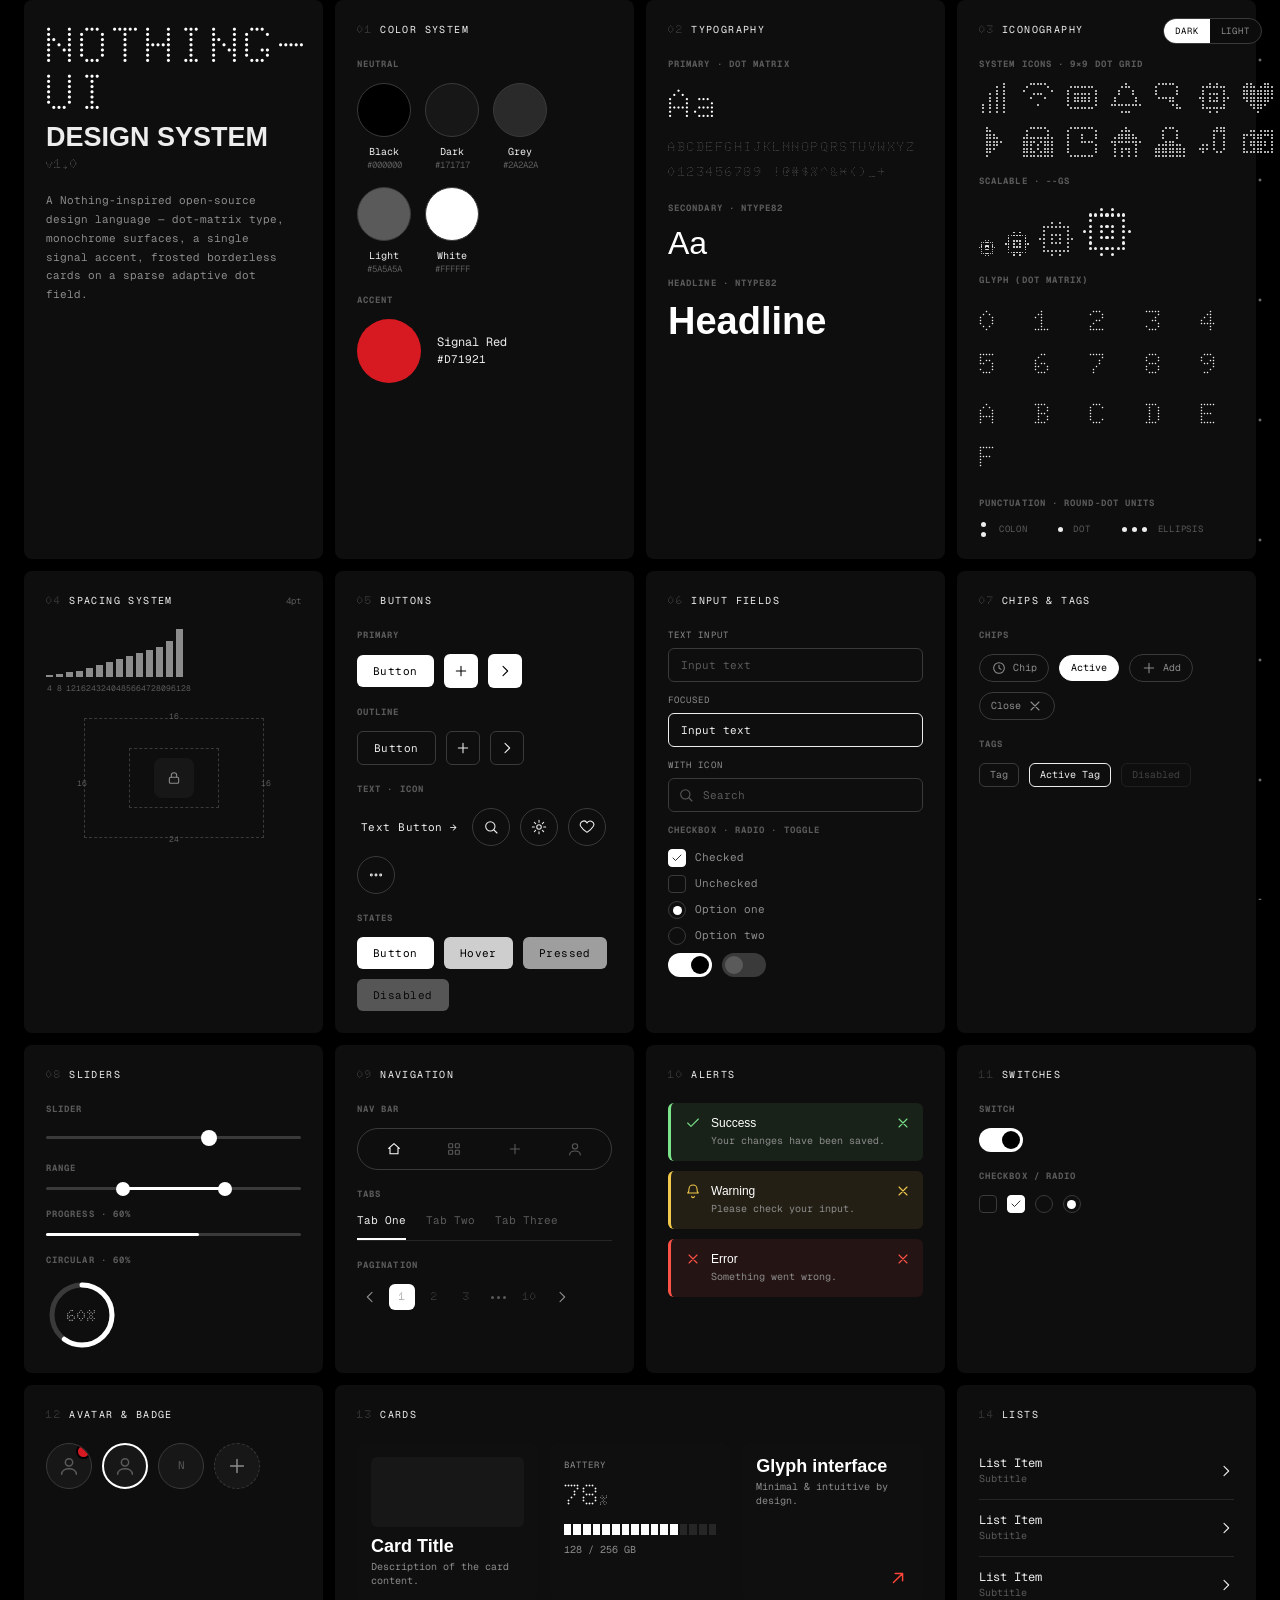
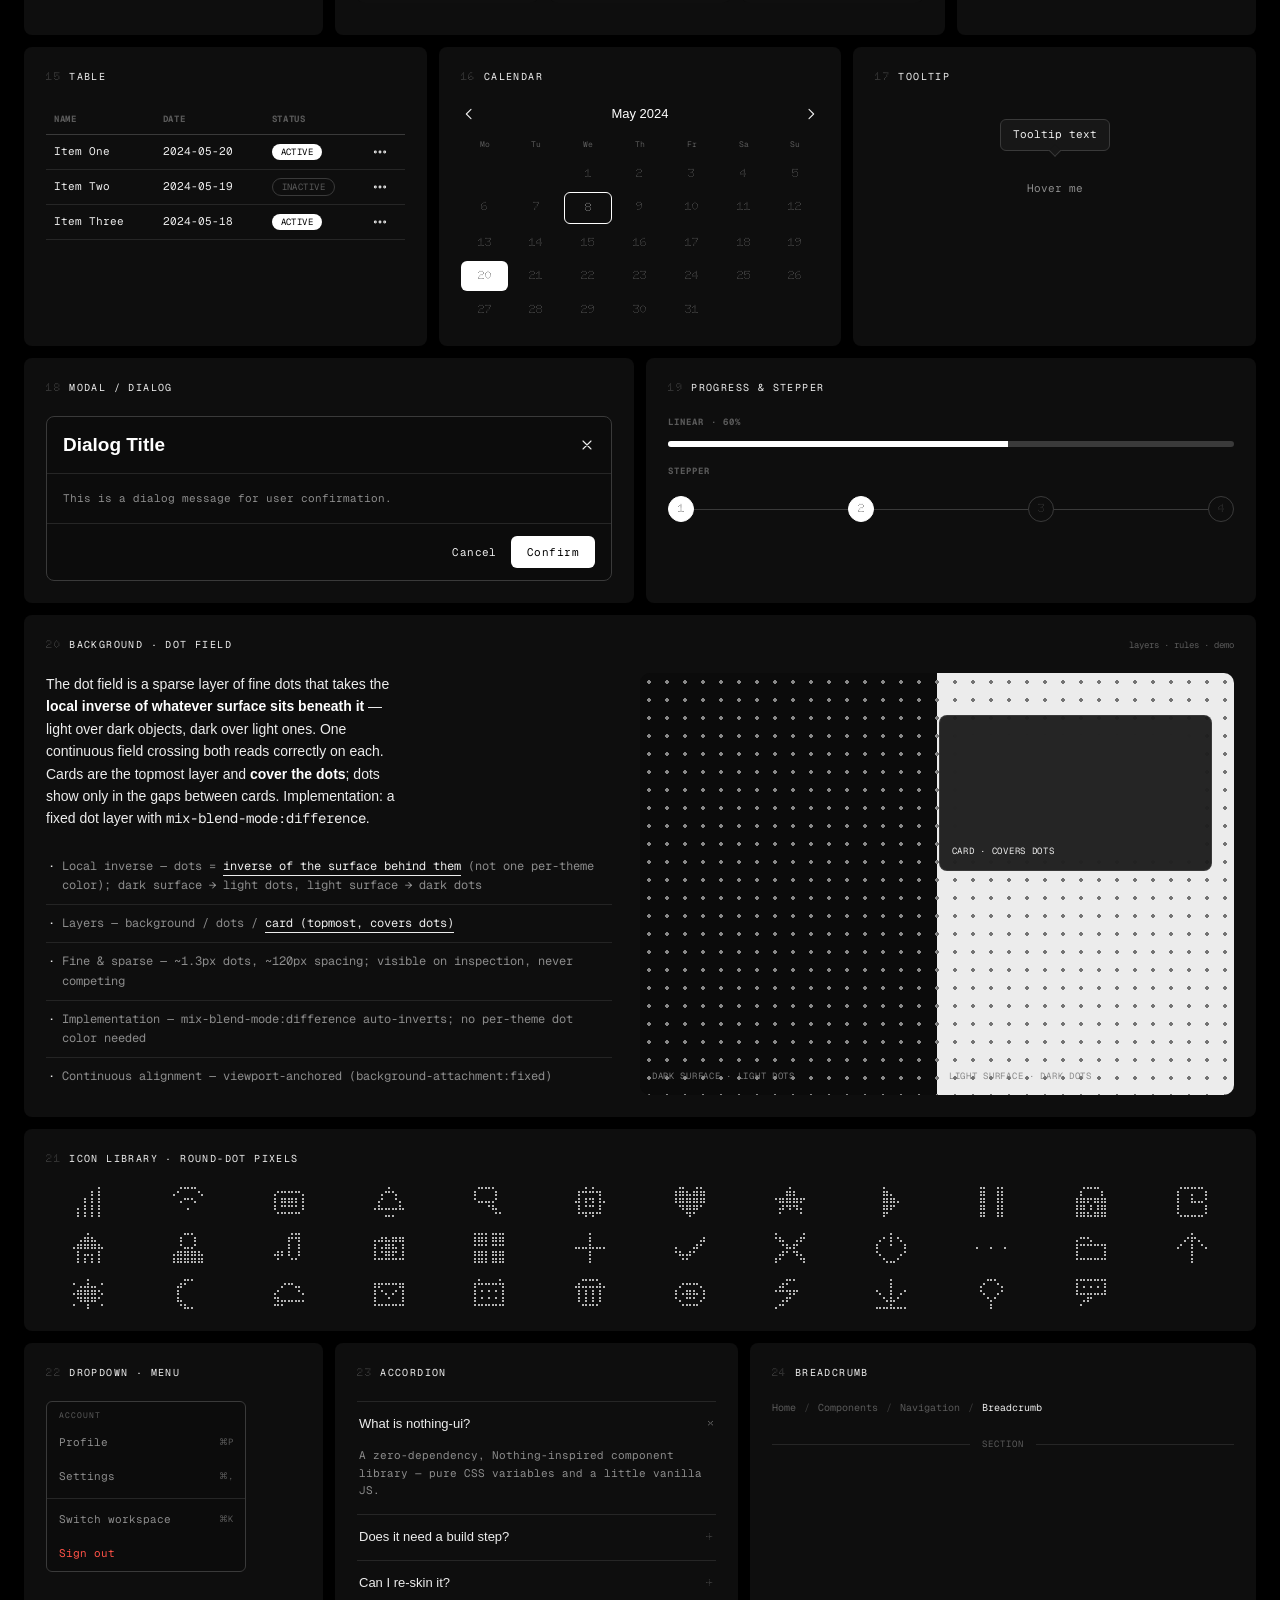
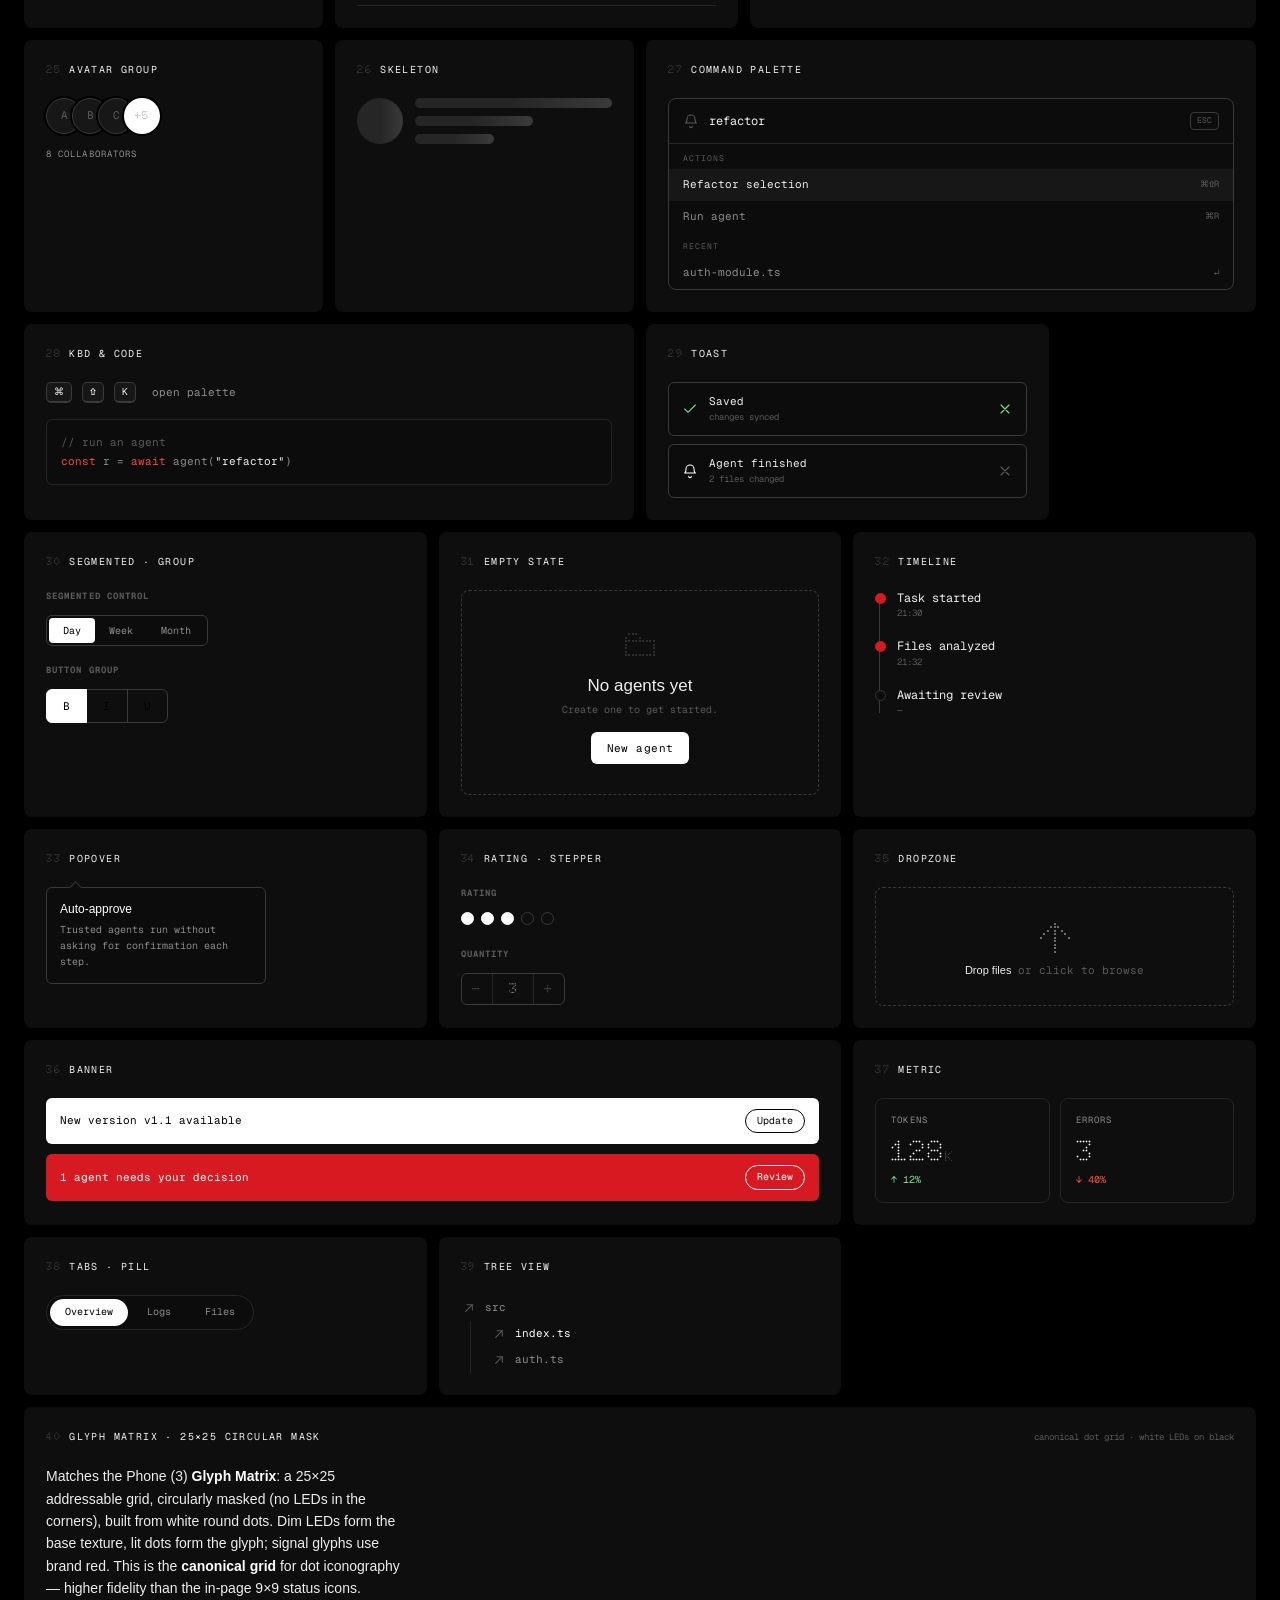
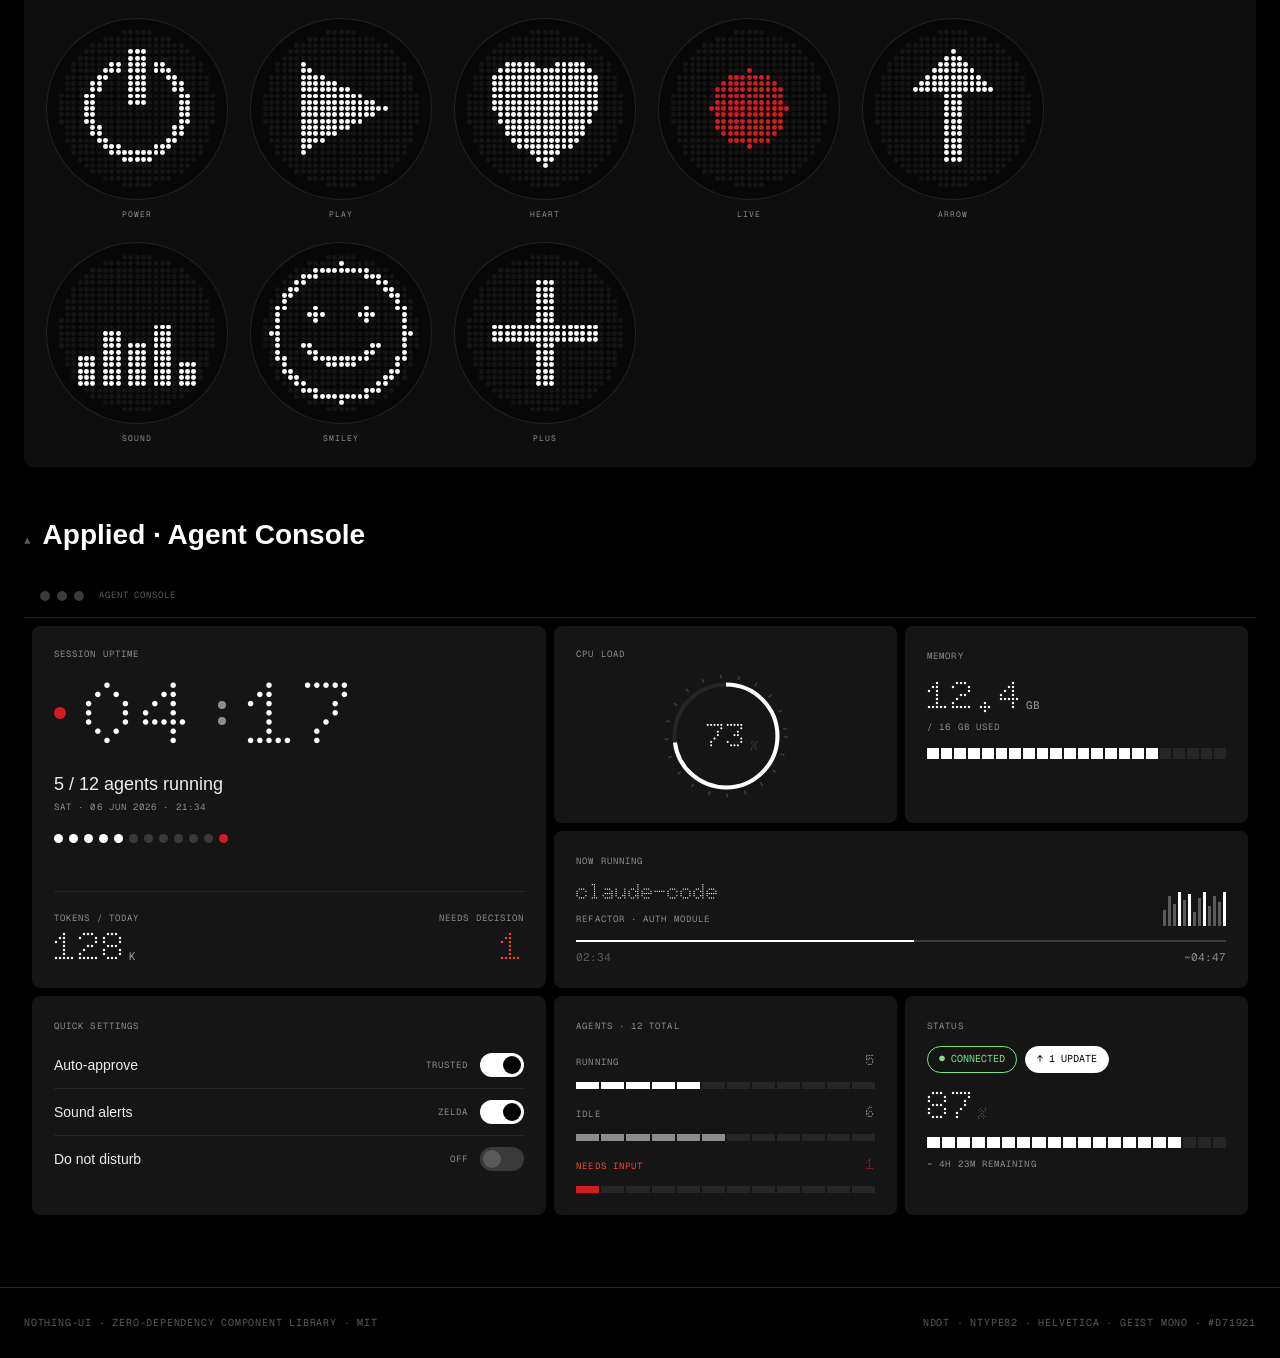
==== index.html @ 2c0e85aa "Launch nothing-ui design system" ====
<!DOCTYPE html>
<html lang="en" data-theme="dark">
<head>
<meta charset="UTF-8">
<meta name="viewport" content="width=device-width, initial-scale=1.0">
<title>nothing-ui — a Nothing-inspired component library</title>
<!-- open fallback fonts; authentic NDot/NType82 load from /fonts if you add them (see fonts/README) -->
<link rel="preconnect" href="https://fonts.googleapis.com">
<link rel="preconnect" href="https://fonts.gstatic.com" crossorigin>
<link href="https://fonts.googleapis.com/css2?family=Doto:ROND,wght@100,400;100,500;100,700;100,900&family=Geist+Mono:wght@400;500&display=swap" rel="stylesheet">
<link rel="stylesheet" href="css/nothing-ui.css">
</head>
<body>
<!-- icon symbols -->
<svg width="0" height="0" style="position:absolute" aria-hidden="true"><defs>
<symbol id="i-signal" viewBox="0 0 24 24"><path d="M3 18h2v3H3zM8 13h2v8H8zM13 9h2v12h-2zM18 5h2v16h-2z"/></symbol>
<symbol id="i-wifi" viewBox="0 0 24 24"><path d="M2 8.5a16 16 0 0 1 20 0M5 12a11 11 0 0 1 14 0M8 15.5a6 6 0 0 1 8 0"/><circle cx="12" cy="19" r="1"/></symbol>
<symbol id="i-bt" viewBox="0 0 24 24"><path d="M7 7l10 10-5 4V3l5 4L7 17"/></symbol>
<symbol id="i-battery" viewBox="0 0 24 24"><rect x="3" y="8" width="16" height="8" rx="2"/><path d="M21 11v2"/><path d="M6 11v2"/></symbol>
<symbol id="i-power" viewBox="0 0 24 24"><path d="M12 3v8M6.5 7a8 8 0 1 0 11 0"/></symbol>
<symbol id="i-bell" viewBox="0 0 24 24"><path d="M6 9a6 6 0 0 1 12 0c0 5 2 6 2 6H4s2-1 2-6M10 20a2 2 0 0 0 4 0"/></symbol>
<symbol id="i-search" viewBox="0 0 24 24"><circle cx="11" cy="11" r="7"/><path d="M21 21l-4.5-4.5"/></symbol>
<symbol id="i-gear" viewBox="0 0 24 24"><circle cx="12" cy="12" r="3.4"/><path d="M12 2v3M12 19v3M2 12h3M19 12h3M5 5l2 2M17 17l2 2M19 5l-2 2M7 17l-2 2"/></symbol>
<symbol id="i-heart" viewBox="0 0 24 24"><path d="M12 20s-7-4.5-9.5-9A4.5 4.5 0 0 1 12 6a4.5 4.5 0 0 1 9.5 5c-2.5 4.5-9.5 9-9.5 9z"/></symbol>
<symbol id="i-star" viewBox="0 0 24 24"><path d="M12 3l2.6 5.6 6 .7-4.4 4 1.2 6L12 16.8 6.6 19.3l1.2-6-4.4-4 6-.7z"/></symbol>
<symbol id="i-plus" viewBox="0 0 24 24"><path d="M12 5v14M5 12h14"/></symbol>
<symbol id="i-minus" viewBox="0 0 24 24"><path d="M5 12h14"/></symbol>
<symbol id="i-check" viewBox="0 0 24 24"><path d="M4 12l5 5L20 6"/></symbol>
<symbol id="i-x" viewBox="0 0 24 24"><path d="M6 6l12 12M18 6L6 18"/></symbol>
<symbol id="i-chev-r" viewBox="0 0 24 24"><path d="M9 5l7 7-7 7"/></symbol>
<symbol id="i-chev-d" viewBox="0 0 24 24"><path d="M5 9l7 7 7-7"/></symbol>
<symbol id="i-chev-l" viewBox="0 0 24 24"><path d="M15 5l-7 7 7 7"/></symbol>
<symbol id="i-aur" viewBox="0 0 24 24"><path d="M7 17L17 7M9 7h8v8"/></symbol>
<symbol id="i-home" viewBox="0 0 24 24"><path d="M4 11l8-7 8 7M6 10v9h12v-9"/></symbol>
<symbol id="i-grid" viewBox="0 0 24 24"><rect x="4" y="4" width="6" height="6" rx="1"/><rect x="14" y="4" width="6" height="6" rx="1"/><rect x="4" y="14" width="6" height="6" rx="1"/><rect x="14" y="14" width="6" height="6" rx="1"/></symbol>
<symbol id="i-user" viewBox="0 0 24 24"><circle cx="12" cy="8" r="4"/><path d="M4 21c0-4 4-6 8-6s8 2 8 6"/></symbol>
<symbol id="i-moon" viewBox="0 0 24 24"><path d="M20 14a8 8 0 1 1-10-10 7 7 0 0 0 10 10z"/></symbol>
<symbol id="i-sun" viewBox="0 0 24 24"><circle cx="12" cy="12" r="4"/><path d="M12 2v2M12 20v2M2 12h2M20 12h2M5 5l1.5 1.5M17.5 17.5L19 19M19 5l-1.5 1.5M6.5 17.5L5 19"/></symbol>
<symbol id="i-play" viewBox="0 0 24 24"><path d="M7 4l13 8-13 8z"/></symbol>
<symbol id="i-pause" viewBox="0 0 24 24"><path d="M8 5v14M16 5v14"/></symbol>
<symbol id="i-lock" viewBox="0 0 24 24"><rect x="5" y="11" width="14" height="9" rx="2"/><path d="M8 11V8a4 4 0 0 1 8 0v3"/></symbol>
<symbol id="i-clock" viewBox="0 0 24 24"><circle cx="12" cy="12" r="8"/><path d="M12 8v4l3 2"/></symbol>
<symbol id="i-music" viewBox="0 0 24 24"><path d="M9 18V6l10-2v12"/><circle cx="6.5" cy="18" r="2.5"/><circle cx="16.5" cy="16" r="2.5"/></symbol>
<symbol id="i-more" viewBox="0 0 24 24"><circle cx="5" cy="12" r="1.4"/><circle cx="12" cy="12" r="1.4"/><circle cx="19" cy="12" r="1.4"/></symbol>
<symbol id="i-dl" viewBox="0 0 24 24"><path d="M12 4v11M7 11l5 5 5-5M5 20h14"/></symbol>
<symbol id="i-ul" viewBox="0 0 24 24"><path d="M12 20V9M7 13l5-5 5 5M5 4h14"/></symbol>
<symbol id="i-trash" viewBox="0 0 24 24"><path d="M4 7h16M9 7V5a2 2 0 0 1 2-2h2a2 2 0 0 1 2 2v2M6 7l1 13h10l1-13"/></symbol>
<symbol id="i-edit" viewBox="0 0 24 24"><path d="M14 5l5 5L8 21H3v-5z"/></symbol>
<symbol id="i-share" viewBox="0 0 24 24"><circle cx="6" cy="12" r="2.5"/><circle cx="18" cy="6" r="2.5"/><circle cx="18" cy="18" r="2.5"/><path d="M8 11l8-4M8 13l8 4"/></symbol>
<symbol id="i-cam" viewBox="0 0 24 24"><path d="M4 8h3l1.5-2h7L17 8h3v11H4z"/><circle cx="12" cy="13" r="3.5"/></symbol>
<symbol id="i-eye" viewBox="0 0 24 24"><path d="M2 12s4-6 10-6 10 6 10 6-4 6-10 6-10-6-10-6z"/><circle cx="12" cy="12" r="2.5"/></symbol>
<symbol id="i-mail" viewBox="0 0 24 24"><rect x="3" y="5" width="18" height="14" rx="2"/><path d="M3 7l9 6 9-6"/></symbol>
<symbol id="i-pin" viewBox="0 0 24 24"><path d="M12 22s7-7 7-12a7 7 0 0 0-14 0c0 5 7 12 7 12z"/><circle cx="12" cy="10" r="2.5"/></symbol>
</defs></svg>

<div class="fab"><button id="t-dark" aria-pressed="true" onclick="setTheme('dark')">DARK</button><button id="t-light" aria-pressed="false" onclick="setTheme('light')">LIGHT</button></div>

<div class="outer">
<div class="poster">

  <!-- MASTHEAD -->
  <div class="mod s3 brand">
    <div class="wm">NOTHING-UI</div>
    <div class="ds">DESIGN SYSTEM</div>
    <div class="v">v1.0</div>
    <p>A Nothing-inspired open-source design language — dot-matrix type, monochrome surfaces, a single signal accent, frosted borderless cards on a sparse adaptive dot field.</p>
  </div>

  <!-- 01 COLOR -->
  <div class="mod s3">
    <div class="mhead"><span class="no">01</span><span class="t">Color System</span></div>
    <h4 class="sub">Neutral</h4>
    <div class="swatches">
      <div class="sw"><div class="c" style="background:#000"></div><div class="n">Black</div><div class="h">#000000</div></div>
      <div class="sw"><div class="c" style="background:#171717"></div><div class="n">Dark</div><div class="h">#171717</div></div>
      <div class="sw"><div class="c" style="background:#2A2A2A"></div><div class="n">Grey</div><div class="h">#2A2A2A</div></div>
      <div class="sw"><div class="c" style="background:#5A5A5A"></div><div class="n">Light</div><div class="h">#5A5A5A</div></div>
      <div class="sw"><div class="c" style="background:#FFF"></div><div class="n">White</div><div class="h">#FFFFFF</div></div>
    </div>
    <h4 class="sub">Accent</h4>
    <div class="accent-sw"><div class="c" style="background:#D71921"></div><div><div class="n" style="font-size:12px">Signal Red</div><div class="h">#D71921</div></div></div>
  </div>

  <!-- 02 TYPOGRAPHY -->
  <div class="mod s3">
    <div class="mhead"><span class="no">02</span><span class="t">Typography</span></div>
    <h4 class="sub">Primary · Dot Matrix</h4>
    <div class="specimen">Aa</div>
    <div class="glyphset">ABCDEFGHIJKLMNOPQRSTUVWXYZ 0123456789 !@#$%^&amp;*()_+</div>
    <h4 class="sub">Secondary · NType82</h4>
    <div style="font-family:var(--f-ui);font-size:32px;color:var(--display);line-height:1">Aa</div>
    <h4 class="sub">Headline · NType82</h4>
    <div style="font-family:var(--f-head);font-weight:600;font-size:38px;color:var(--display);line-height:1">Headline</div>
  </div>

  <!-- 03 ICONOGRAPHY -->
  <div class="mod s3">
    <div class="mhead"><span class="no">03</span><span class="t">Iconography</span></div>
    <h4 class="sub">System Icons · 9×9 Dot Grid</h4>
    <div class="icogrid" id="sysico"></div>
    <h4 class="sub">Scalable · --gs</h4>
    <div class="row" id="gicoscale" style="align-items:flex-end;color:var(--primary)"></div>
    <h4 class="sub">Glyph (Dot Matrix)</h4>
    <div class="dotglyphs">0 1 2 3 4 5 6 7 8 9</div>
    <div class="dotglyphs">A B C D E F</div>
    <h4 class="sub">Punctuation · Round-Dot Units</h4>
    <div class="punct-spec">
      <span class="ps"><span class="colon" style="--pxd:5px;color:var(--primary)"><i></i><i></i></span><span class="pl">COLON</span></span>
      <span class="ps"><span class="pdot" style="--pxd:5px;color:var(--primary)"><i></i></span><span class="pl">DOT</span></span>
      <span class="ps"><span class="ellip" style="--pxd:5px;color:var(--primary)"><i></i><i></i><i></i></span><span class="pl">ELLIPSIS</span></span>
    </div>
  </div>

  <!-- 04 SPACING -->
  <div class="mod s3">
    <div class="mhead"><span class="no">04</span><span class="t">Spacing System</span><span class="ex">4pt</span></div>
    <div class="spaceruler" id="ruler"></div>
    <div class="ruler-cap" id="rulercap"></div>
    <div class="nest"><span class="m" style="top:-8px;left:50%;transform:translateX(-50%)">16</span>
      <div class="inner"><div class="core"><svg class="ico sm"><use href="#i-lock"/></svg></div></div>
      <span class="m" style="bottom:-8px;left:50%;transform:translateX(-50%)">24</span>
      <span class="m" style="left:-8px;top:50%">16</span><span class="m" style="right:-8px;top:50%">16</span>
    </div>
  </div>

  <!-- 05 BUTTONS -->
  <div class="mod s3">
    <div class="mhead"><span class="no">05</span><span class="t">Buttons</span></div>
    <h4 class="sub">Primary</h4>
    <div class="row"><button class="btn btn-primary">Button</button><button class="btn btn-primary btn-sq"><svg class="ico sm"><use href="#i-plus"/></svg></button><button class="btn btn-primary btn-sq"><svg class="ico sm"><use href="#i-chev-r"/></svg></button></div>
    <h4 class="sub">Outline</h4>
    <div class="row"><button class="btn btn-outline">Button</button><button class="btn btn-outline btn-sq"><svg class="ico sm"><use href="#i-plus"/></svg></button><button class="btn btn-outline btn-sq"><svg class="ico sm"><use href="#i-chev-r"/></svg></button></div>
    <h4 class="sub">Text · Icon</h4>
    <div class="row"><button class="btn btn-text">Text Button →</button>
      <button class="btn-icon"><svg class="ico sm"><use href="#i-search"/></svg></button>
      <button class="btn-icon"><svg class="ico sm"><use href="#i-gear"/></svg></button>
      <button class="btn-icon"><svg class="ico sm"><use href="#i-heart"/></svg></button>
      <button class="btn-icon"><svg class="ico sm"><use href="#i-more"/></svg></button></div>
    <h4 class="sub">States</h4>
    <div class="row bstates"><button class="btn btn-primary">Button</button><button class="btn btn-primary hv">Hover</button><button class="btn btn-primary pr">Pressed</button><button class="btn btn-primary" disabled>Disabled</button></div>
  </div>

  <!-- 06 INPUTS -->
  <div class="mod s3">
    <div class="mhead"><span class="no">06</span><span class="t">Input Fields</span></div>
    <div class="field"><span class="label">Text Input</span><input class="inp" placeholder="Input text"></div>
    <div class="field"><span class="label">Focused</span><input class="inp focused" value="Input text"></div>
    <div class="field"><span class="label">With Icon</span><div class="withicon"><svg class="ico sm"><use href="#i-search"/></svg><input class="inp" placeholder="Search"></div></div>
    <h4 class="sub">Checkbox · Radio · Toggle</h4>
    <div class="cbx"><span class="box on"><svg class="ico sm" style="width:12px;height:12px"><use href="#i-check"/></svg></span> Checked</div>
    <div class="cbx"><span class="box"></span> Unchecked</div>
    <div class="cbx"><span class="rdo on"></span> Option one</div>
    <div class="cbx"><span class="rdo"></span> Option two</div>
    <div class="row" style="margin-top:6px"><div class="switch on" onclick="this.classList.toggle('on')"></div><div class="switch" onclick="this.classList.toggle('on')"></div></div>
  </div>

  <!-- 07 CHIPS & TAGS -->
  <div class="mod s3">
    <div class="mhead"><span class="no">07</span><span class="t">Chips &amp; Tags</span></div>
    <h4 class="sub">Chips</h4>
    <div class="row"><span class="chip"><svg class="ico sm"><use href="#i-clock"/></svg>Chip</span><span class="chip on">Active</span><span class="chip"><svg class="ico sm"><use href="#i-plus"/></svg>Add</span><span class="chip">Close <svg class="ico sm"><use href="#i-x"/></svg></span></div>
    <h4 class="sub">Tags</h4>
    <div class="row"><span class="tag">Tag</span><span class="tag on">Active Tag</span><span class="tag dis">Disabled</span></div>
  </div>

  <!-- 08 SLIDERS -->
  <div class="mod s3">
    <div class="mhead"><span class="no">08</span><span class="t">Sliders</span></div>
    <h4 class="sub">Slider</h4><input type="range" class="slider" value="65">
    <h4 class="sub">Range</h4><div class="track-fill"><i style="left:30%;width:40%"></i><b style="left:30%"></b><b style="left:70%"></b></div>
    <h4 class="sub">Progress · 60%</h4><div class="track-fill"><i style="width:60%"></i></div>
    <h4 class="sub">Circular · 60%</h4>
    <div class="circ"><svg width="72" height="72" viewBox="0 0 72 72"><circle cx="36" cy="36" r="30" fill="none" stroke="var(--line-2)" stroke-width="5"/><circle cx="36" cy="36" r="30" fill="none" stroke="var(--display)" stroke-width="5" stroke-dasharray="188" stroke-dashoffset="75" transform="rotate(-90 36 36)" stroke-linecap="round"/></svg><span class="n">60%</span></div>
  </div>

  <!-- 09 NAVIGATION -->
  <div class="mod s3">
    <div class="mhead"><span class="no">09</span><span class="t">Navigation</span></div>
    <h4 class="sub">Nav Bar</h4>
    <div class="navbar"><span class="i on"><svg class="ico sm"><use href="#i-home"/></svg></span><span class="i"><svg class="ico sm"><use href="#i-grid"/></svg></span><span class="i"><svg class="ico sm"><use href="#i-plus"/></svg></span><span class="i"><svg class="ico sm"><use href="#i-user"/></svg></span></div>
    <h4 class="sub">Tabs</h4>
    <div class="tabs"><span class="on">Tab One</span><span>Tab Two</span><span>Tab Three</span></div>
    <h4 class="sub">Pagination</h4>
    <div class="pager"><a><svg class="ico sm"><use href="#i-chev-l"/></svg></a><a class="on">1</a><a>2</a><a>3</a><a><span class="ellip" style="--pxd:3px;color:var(--muted)"><i></i><i></i><i></i></span></a><a>10</a><a><svg class="ico sm"><use href="#i-chev-r"/></svg></a></div>
  </div>

  <!-- 10 ALERTS -->
  <div class="mod s3">
    <div class="mhead"><span class="no">10</span><span class="t">Alerts</span></div>
    <div class="alert success"><svg class="ico sm"><use href="#i-check"/></svg><div><div class="ttl">Success</div><div class="ds">Your changes have been saved.</div></div><svg class="ico sm x"><use href="#i-x"/></svg></div>
    <div class="alert warning"><svg class="ico sm"><use href="#i-bell"/></svg><div><div class="ttl">Warning</div><div class="ds">Please check your input.</div></div><svg class="ico sm x"><use href="#i-x"/></svg></div>
    <div class="alert error"><svg class="ico sm"><use href="#i-x"/></svg><div><div class="ttl">Error</div><div class="ds">Something went wrong.</div></div><svg class="ico sm x"><use href="#i-x"/></svg></div>
  </div>

  <!-- 11 SWITCHES -->
  <div class="mod s3">
    <div class="mhead"><span class="no">11</span><span class="t">Switches</span></div>
    <h4 class="sub">Switch</h4>
    <div class="row"><div class="switch on" onclick="this.classList.toggle('on')"></div></div>
    <h4 class="sub">Checkbox / Radio</h4>
    <div class="row"><span class="box"></span><span class="box on"><svg class="ico sm" style="width:12px;height:12px"><use href="#i-check"/></svg></span><span class="rdo"></span><span class="rdo on"></span></div>
  </div>

  <!-- 12 AVATAR & BADGE -->
  <div class="mod s3">
    <div class="mhead"><span class="no">12</span><span class="t">Avatar &amp; Badge</span></div>
    <div class="row">
      <div class="ava bdot"><svg class="ico"><use href="#i-user"/></svg></div>
      <div class="ava ring"><svg class="ico"><use href="#i-user"/></svg></div>
      <div class="ava">N</div>
      <div class="ava add"><svg class="ico"><use href="#i-plus"/></svg></div>
    </div>
  </div>

  <!-- 13 CARDS -->
  <div class="mod s6">
    <div class="mhead"><span class="no">13</span><span class="t">Cards</span></div>
    <div style="display:grid;grid-template-columns:1fr 1fr 1fr;gap:12px;align-items:stretch">
      <div class="card" style="flex:1"><div class="thumb"></div><div class="ttl">Card Title</div><div class="ds">Description of the card content.</div></div>
      <div class="card" style="flex:1"><span class="label">Battery</span><div class="statbig">78<span style="font-size:14px">%</span></div><div class="segbar" id="card-seg" style="margin:8px 0"></div><div class="ds">128 / 256 GB</div></div>
      <div class="card" style="flex:1;display:flex;flex-direction:column;justify-content:space-between"><div><div class="ttl">Glyph interface</div><div class="ds">Minimal &amp; intuitive by design.</div></div><svg class="ico" style="color:var(--accent-text);align-self:flex-end"><use href="#i-aur"/></svg></div>
    </div>
  </div>

  <!-- 14 LISTS -->
  <div class="mod s3">
    <div class="mhead"><span class="no">14</span><span class="t">Lists</span></div>
    <div class="list">
      <div class="li"><div class="tx"><div class="h">List Item</div><div class="s">Subtitle</div></div><svg class="ico sm"><use href="#i-chev-r"/></svg></div>
      <div class="li"><div class="tx"><div class="h">List Item</div><div class="s">Subtitle</div></div><svg class="ico sm"><use href="#i-chev-r"/></svg></div>
      <div class="li"><div class="tx"><div class="h">List Item</div><div class="s">Subtitle</div></div><svg class="ico sm"><use href="#i-chev-r"/></svg></div>
    </div>
  </div>

  <!-- 15 TABLE -->
  <div class="mod s4">
    <div class="mhead"><span class="no">15</span><span class="t">Table</span></div>
    <table><thead><tr><th>Name</th><th>Date</th><th>Status</th><th></th></tr></thead><tbody>
      <tr><td>Item One</td><td>2024-05-20</td><td><span class="pill a">Active</span></td><td><svg class="ico sm"><use href="#i-more"/></svg></td></tr>
      <tr><td>Item Two</td><td>2024-05-19</td><td><span class="pill i">Inactive</span></td><td><svg class="ico sm"><use href="#i-more"/></svg></td></tr>
      <tr><td>Item Three</td><td>2024-05-18</td><td><span class="pill a">Active</span></td><td><svg class="ico sm"><use href="#i-more"/></svg></td></tr>
    </tbody></table>
  </div>

  <!-- 16 CALENDAR -->
  <div class="mod s4 cal">
    <div class="mhead"><span class="no">16</span><span class="t">Calendar</span></div>
    <div class="ch"><svg class="ico sm"><use href="#i-chev-l"/></svg><span class="m">May 2024</span><svg class="ico sm"><use href="#i-chev-r"/></svg></div>
    <div class="grid" id="cal"></div>
  </div>

  <!-- 17 TOOLTIP -->
  <div class="mod s4">
    <div class="mhead"><span class="no">17</span><span class="t">Tooltip</span></div>
    <div class="tipwrap"><div class="tip">Tooltip text</div><span class="hovme">Hover me</span></div>
  </div>

  <!-- 18 MODAL -->
  <div class="mod s6">
    <div class="mhead"><span class="no">18</span><span class="t">Modal / Dialog</span></div>
    <div class="modal">
      <div class="mh"><span class="t">Dialog Title</span><svg class="ico sm"><use href="#i-x"/></svg></div>
      <div class="mb">This is a dialog message for user confirmation.</div>
      <div class="mf"><button class="btn btn-text">Cancel</button><button class="btn btn-primary">Confirm</button></div>
    </div>
  </div>

  <!-- 19 PROGRESS & STEPPER -->
  <div class="mod s6">
    <div class="mhead"><span class="no">19</span><span class="t">Progress &amp; Stepper</span></div>
    <h4 class="sub">Linear · 60%</h4><div class="lp"><i></i></div>
    <h4 class="sub">Stepper</h4>
    <div class="stepper"><span class="st on">1</span><span class="ln"></span><span class="st on">2</span><span class="ln"></span><span class="st">3</span><span class="ln"></span><span class="st">4</span></div>
  </div>

  <!-- BACKGROUND — dedicated explainer section -->
  <div class="mod s12">
    <div class="mhead"><span class="no">20</span><span class="t">Background · Dot Field</span><span class="ex">layers · rules · demo</span></div>
    <div class="bg-cols">
      <div class="bg-principles">
        <p class="bg-lead">The dot field is a sparse layer of fine dots that takes the <strong>local inverse of whatever surface sits beneath it</strong> — light over dark objects, dark over light ones. One continuous field crossing both reads correctly on each. Cards are the topmost layer and <strong>cover the dots</strong>; dots show only in the gaps between cards. Implementation: a fixed dot layer with <span class="mono">mix-blend-mode:difference</span>.</p>
        <ul class="bg-rules">
          <li>Local inverse — dots = <strong>inverse of the surface behind them</strong> (not one per-theme color); dark surface → light dots, light surface → dark dots</li>
          <li>Layers — background / dots / <strong>card (topmost, covers dots)</strong></li>
          <li>Fine &amp; sparse — ~1.3px dots, ~120px spacing; visible on inspection, never competing</li>
          <li>Implementation — <span class="mono">mix-blend-mode:difference</span> auto-inverts; no per-theme dot color needed</li>
          <li>Continuous alignment — viewport-anchored (<span class="mono">background-attachment:fixed</span>)</li>
        </ul>
      </div>
      <div class="layer-demo" role="img" aria-label="Local-inverse demo: one dot field reads light over the dark block, dark over the light block; the card covers the dots">
        <div class="surf dark"><span class="lyl">Dark surface · light dots</span></div>
        <div class="surf light"><span class="lyl">Light surface · dark dots</span></div>
        <div class="dotfield"></div>
        <div class="democard"><span class="lyl">Card · covers dots</span></div>
      </div>
    </div>
  </div>

  <!-- 21 ICON LIBRARY -->
  <div class="mod s12">
    <div class="mhead"><span class="no">21</span><span class="t">Icon Library · Round-Dot Pixels</span></div>
    <div class="icogrid lib" id="iconlib"></div>
  </div>

  <!-- 22 DROPDOWN -->
  <div class="mod s3">
    <div class="mhead"><span class="no">22</span><span class="t">Dropdown · Menu</span></div>
    <div class="menu">
      <div class="grp">Account</div>
      <div class="mi">Profile<span class="k">⌘P</span></div>
      <div class="mi">Settings<span class="k">⌘,</span></div>
      <div class="sep"></div>
      <div class="mi">Switch workspace<span class="k">⌘K</span></div>
      <div class="mi danger">Sign out</div>
    </div>
  </div>

  <!-- 23 ACCORDION -->
  <div class="mod s4">
    <div class="mhead"><span class="no">23</span><span class="t">Accordion</span></div>
    <div class="acc">
      <div class="it open"><div class="hd" onclick="this.parentNode.classList.toggle('open')">What is nothing-ui?<span class="sign">+</span></div><div class="bd"><p>A zero-dependency, Nothing-inspired component library — pure CSS variables and a little vanilla JS.</p></div></div>
      <div class="it"><div class="hd" onclick="this.parentNode.classList.toggle('open')">Does it need a build step?<span class="sign">+</span></div><div class="bd"><p>No. Drop in the stylesheet and write HTML.</p></div></div>
      <div class="it"><div class="hd" onclick="this.parentNode.classList.toggle('open')">Can I re-skin it?<span class="sign">+</span></div><div class="bd"><p>Edit tokens.css — every component reads from the same variables.</p></div></div>
    </div>
  </div>

  <!-- 24 BREADCRUMB -->
  <div class="mod s5">
    <div class="mhead"><span class="no">24</span><span class="t">Breadcrumb</span></div>
    <nav class="crumb"><a href="#">Home</a><span class="sl">/</span><a href="#">Components</a><span class="sl">/</span><a href="#">Navigation</a><span class="sl">/</span><span class="cur">Breadcrumb</span></nav>
    <div class="divl" style="margin-top:22px">Section</div>
  </div>

  <!-- 25 AVATAR GROUP -->
  <div class="mod s3">
    <div class="mhead"><span class="no">25</span><span class="t">Avatar Group</span></div>
    <div class="avg"><div class="ava">A</div><div class="ava">B</div><div class="ava">C</div><div class="ava more">+5</div></div>
    <div class="label" style="margin-top:14px">8 collaborators</div>
  </div>

  <!-- 26 SKELETON -->
  <div class="mod s3">
    <div class="mhead"><span class="no">26</span><span class="t">Skeleton</span></div>
    <div class="row" style="align-items:flex-start;gap:12px">
      <div class="skel circ"></div>
      <div style="flex:1"><div class="skel ln"></div><div class="skel ln w60"></div><div class="skel ln w40"></div></div>
    </div>
  </div>

  <!-- 27 COMMAND PALETTE -->
  <div class="mod s6">
    <div class="mhead"><span class="no">27</span><span class="t">Command Palette</span></div>
    <div class="cmd">
      <div class="top"><svg class="ico sm" style="color:var(--muted)"><use href="#i-bell"/></svg><input value="refactor" readonly><span class="esc">ESC</span></div>
      <div class="grp">Actions</div>
      <div class="ci on">Refactor selection<span class="k">⌘⇧R</span></div>
      <div class="ci">Run agent<span class="k">⌘R</span></div>
      <div class="grp">Recent</div>
      <div class="ci">auth-module.ts<span class="k">↵</span></div>
    </div>
  </div>

  <!-- 28 KBD + CODE -->
  <div class="mod s6">
    <div class="mhead"><span class="no">28</span><span class="t">Kbd &amp; Code</span></div>
    <div class="row" style="margin-bottom:16px"><span class="kbd">⌘</span><span class="kbd">⇧</span><span class="kbd">K</span><span class="muted" style="margin-left:6px">open palette</span></div>
    <pre class="code"><span class="cm">// run an agent</span>
<span class="kw">const</span> r = <span class="kw">await</span> agent(<span class="st">"refactor"</span>)</pre>
  </div>

  <!-- 29 TOAST -->
  <div class="mod s4">
    <div class="mhead"><span class="no">29</span><span class="t">Toast</span></div>
    <div class="toasts">
      <div class="toast ok"><svg class="ico sm"><use href="#i-check"/></svg><div class="tx">Saved<s>changes synced</s></div><svg class="ico sm x"><use href="#i-x"/></svg></div>
      <div class="toast"><svg class="ico sm"><use href="#i-bell"/></svg><div class="tx">Agent finished<s>2 files changed</s></div><svg class="ico sm x"><use href="#i-x"/></svg></div>
    </div>
  </div>

  <!-- 30 SEGMENTED + GROUP -->
  <div class="mod s4">
    <div class="mhead"><span class="no">30</span><span class="t">Segmented · Group</span></div>
    <h4 class="sub">Segmented control</h4>
    <div class="seg"><button class="on">Day</button><button>Week</button><button>Month</button></div>
    <h4 class="sub">Button group</h4>
    <div class="bgroup"><button class="btn on">B</button><button class="btn">I</button><button class="btn">U</button></div>
  </div>

  <!-- 31 EMPTY STATE -->
  <div class="mod s4">
    <div class="mhead"><span class="no">31</span><span class="t">Empty State</span></div>
    <div class="empty">
      <div class="gico" data-dot="folder"></div>
      <div class="h">No agents yet</div><div class="s">Create one to get started.</div>
      <button class="btn btn-primary">New agent</button>
    </div>
  </div>

  <!-- 32 TIMELINE -->
  <div class="mod s4">
    <div class="mhead"><span class="no">32</span><span class="t">Timeline</span></div>
    <ul class="tline">
      <li class="on"><div class="h">Task started</div><div class="t">21:30</div></li>
      <li class="on"><div class="h">Files analyzed</div><div class="t">21:32</div></li>
      <li><div class="h">Awaiting review</div><div class="t">—</div></li>
    </ul>
  </div>

  <!-- 33 POPOVER -->
  <div class="mod s4">
    <div class="mhead"><span class="no">33</span><span class="t">Popover</span></div>
    <div class="pop" style="margin-top:6px"><div class="h">Auto-approve</div><div class="b">Trusted agents run without asking for confirmation each step.</div></div>
  </div>

  <!-- 34 RATING + STEPPER -->
  <div class="mod s4">
    <div class="mhead"><span class="no">34</span><span class="t">Rating · Stepper</span></div>
    <h4 class="sub">Rating</h4>
    <div class="rate"><i class="on"></i><i class="on"></i><i class="on"></i><i></i><i></i></div>
    <h4 class="sub">Quantity</h4>
    <div class="nstep"><button>−</button><span class="v">3</span><button>+</button></div>
  </div>

  <!-- 35 DROPZONE -->
  <div class="mod s4">
    <div class="mhead"><span class="no">35</span><span class="t">Dropzone</span></div>
    <div class="drop"><div class="gico" data-dot="up"></div><div><b>Drop files</b> or click to browse</div></div>
  </div>

  <!-- 36 BANNER -->
  <div class="mod s8">
    <div class="mhead"><span class="no">36</span><span class="t">Banner</span></div>
    <div class="banner" style="margin-bottom:10px"><span class="tx">New version v1.1 available</span><span class="b2">Update</span></div>
    <div class="banner sig"><span class="tx">1 agent needs your decision</span><span class="b2">Review</span></div>
  </div>

  <!-- 37 METRICS -->
  <div class="mod s4">
    <div class="mhead"><span class="no">37</span><span class="t">Metric</span></div>
    <div class="row" style="gap:10px">
      <div class="metric" style="flex:1"><div class="label">Tokens</div><div class="v">128<span style="font-size:14px;color:var(--secondary)">K</span></div><div class="d up">↑ 12%</div></div>
      <div class="metric" style="flex:1"><div class="label">Errors</div><div class="v">3</div><div class="d dn">↓ 40%</div></div>
    </div>
  </div>

  <!-- 38 TABS PILL -->
  <div class="mod s4">
    <div class="mhead"><span class="no">38</span><span class="t">Tabs · Pill</span></div>
    <div class="tabpills"><span class="on">Overview</span><span>Logs</span><span>Files</span></div>
  </div>

  <!-- 39 TREE -->
  <div class="mod s4">
    <div class="mhead"><span class="no">39</span><span class="t">Tree View</span></div>
    <div class="tree">
      <div class="n"><svg class="ico sm"><use href="#i-aur"/></svg>src</div>
      <div class="ch">
        <div class="n sel"><svg class="ico sm"><use href="#i-aur"/></svg>index.ts</div>
        <div class="n"><svg class="ico sm"><use href="#i-aur"/></svg>auth.ts</div>
      </div>
    </div>
  </div>

  <!-- 40 GLYPH MATRIX -->
  <div class="mod s12">
    <div class="mhead"><span class="no">40</span><span class="t">Glyph Matrix · 25×25 Circular Mask</span><span class="ex">canonical dot grid · white LEDs on black</span></div>
    <p class="bg-lead" style="margin-bottom:18px">Matches the Phone (3) <strong>Glyph Matrix</strong>: a 25×25 addressable grid, circularly masked (no LEDs in the corners), built from white round dots. Dim LEDs form the base texture, lit dots form the glyph; signal glyphs use brand red. This is the <strong>canonical grid</strong> for dot iconography — higher fidelity than the in-page 9×9 status icons.</p>
    <div class="gmx-wrap" id="gmx"></div>
  </div>

</div>
</div>

<!-- APPLIED -->
<div class="appwrap"><div class="outer">
  <div class="applead"><span class="no">▲</span><h2>Applied · Agent Console</h2></div>
  <div class="app">
    <div class="titlebar"><span class="tl"></span><span class="tl"></span><span class="tl"></span><span class="nm">AGENT CONSOLE</span></div>
    <div class="bento">
      <div class="tile hero-tile">
        <span class="label">SESSION UPTIME</span>
        <div class="clock"><span class="livedot"></span>04<span class="colon" style="--pxd:8px"><i></i><i></i></span>17</div>
        <div class="fui" style="font-size:18px;margin-top:16px">5 / 12 agents running</div>
        <div class="label" style="margin-top:4px">SAT · 06 JUN 2026 · 21:34</div>
        <div class="dotrow" id="agentdots"></div>
        <div class="grow"></div>
        <div class="hr"></div>
        <div class="foot2"><div><span class="label">TOKENS / TODAY</span><div class="big">128<span class="u">K</span></div></div>
        <div style="text-align:right"><span class="label">NEEDS DECISION</span><div class="big" style="color:var(--accent-text)">1</div></div></div>
      </div>
      <div class="tile" style="display:flex;flex-direction:column;align-items:center"><span class="label" style="align-self:flex-start">CPU LOAD</span>
        <div class="gauge"><svg width="130" height="130" viewBox="0 0 96 96"><circle cx="48" cy="48" r="44" fill="none" stroke="var(--line-2)" stroke-width="3" stroke-dasharray="1.2 12.3"/><circle cx="48" cy="48" r="38" fill="none" stroke="var(--line)" stroke-width="3"/><circle cx="48" cy="48" r="38" fill="none" stroke="var(--display)" stroke-width="3" stroke-dasharray="239" stroke-dashoffset="65" transform="rotate(-90 48 48)"/></svg><div class="num"><b>73<span class="pct">%</span></b></div></div>
      </div>
      <div class="tile"><span class="label">MEMORY</span><div class="big" style="margin-top:12px">12.4<span class="u">GB</span></div><div class="label" style="margin-top:6px">/ 16 GB USED</div><div class="segbar" id="seg-mem" style="margin-top:14px"></div></div>
      <div class="tile run" style="grid-column:2/span 2"><span class="label">NOW RUNNING</span>
        <div style="display:flex;justify-content:space-between;align-items:flex-end"><div><div class="title">claude-code</div><div class="label" style="margin-top:5px">REFACTOR · AUTH MODULE</div></div><div class="spark" id="spark"></div></div>
        <div class="trk"></div><div style="display:flex;justify-content:space-between;margin-top:8px"><span class="faint">02:34</span><span class="muted">~04:47</span></div>
      </div>
      <div class="tile"><span class="label">QUICK SETTINGS</span><div style="margin-top:8px">
        <div class="qrow"><span class="l">Auto-approve</span><span class="meta label">TRUSTED</span><div class="switch on" onclick="this.classList.toggle('on')"></div></div>
        <div class="qrow"><span class="l">Sound alerts</span><span class="meta label">ZELDA</span><div class="switch on" onclick="this.classList.toggle('on')"></div></div>
        <div class="qrow"><span class="l">Do not disturb</span><span class="meta label">OFF</span><div class="switch" onclick="this.classList.toggle('on')"></div></div></div>
      </div>
      <div class="tile"><span class="label">AGENTS · 12 TOTAL</span><div style="margin-top:16px">
        <div class="srow"><div class="seg-head"><span class="label">RUNNING</span><span class="v">5</span></div><div class="segbar short" id="ag-run"></div></div>
        <div class="srow"><div class="seg-head"><span class="label">IDLE</span><span class="v">6</span></div><div class="segbar short" id="ag-idle"></div></div>
        <div class="srow"><div class="seg-head"><span class="label" style="color:var(--accent-text)">NEEDS INPUT</span><span class="v" style="color:var(--accent-text)">1</span></div><div class="segbar short" id="ag-need"></div></div></div>
      </div>
      <div class="tile"><span class="label">STATUS</span>
        <div class="chips"><span class="chip" style="border-color:var(--success);color:var(--success)">● CONNECTED</span><span class="chip on">↑ 1 UPDATE</span></div>
        <div class="big">87<span class="u" style="font-family:var(--f-display);font-size:16px">%</span></div><div class="segbar" id="seg-bat" style="margin-top:12px"></div><div class="label" style="margin-top:10px">~ 4H 23M REMAINING</div>
      </div>
    </div>
  </div>
</div></div>

<footer><span>NOTHING-UI · ZERO-DEPENDENCY COMPONENT LIBRARY · MIT</span><span>NDOT · NTYPE82 · HELVETICA · GEIST MONO · #D71921</span></footer>
<script src="js/nothing-ui.js"></script>
</body>
</html>
---- css/nothing-ui.css ----
@import url('tokens.css');

/* nothing-ui · components */

*{margin:0;padding:0;box-sizing:border-box}
html{scroll-behavior:smooth}
body{background-color:var(--bg);color:var(--primary);font-family:var(--f-mono);font-size:11px;line-height:1.45;
  font-variation-settings:'ROND' 100;-webkit-font-smoothing:antialiased;transition:background-color .35s var(--ease),color .35s var(--ease)}
/* Sparse dot grid as a LOCAL-INVERSE overlay: a fixed white-dot field with mix-blend-mode:difference,
   so each dot takes the contrast of the surface BEHIND it — on light surfaces it reads as soft grey,
   on dark surfaces it reads as light (and vice-versa) — automatically, in BOTH themes, no per-theme color.
   z-index:-1 keeps it BEHIND all cards (cards are always the top layer and cover the dots). Thin (~1.3px), sparse (120px). */
body::before{content:"";position:fixed;inset:0;z-index:-1;pointer-events:none;
  background-image:radial-gradient(rgba(255,255,255,.42) 1.3px, transparent 1.7px);
  background-size:120px 120px;background-attachment:fixed;mix-blend-mode:difference}
::selection{background:var(--accent);color:var(--accent-ink)}
.label{font-family:var(--f-mono);font-size:9px;letter-spacing:.12em;text-transform:uppercase;color:var(--secondary)}
.fdisplay{font-family:var(--f-display);color:var(--display)} .fui{font-family:var(--f-ui)} .mono{font-family:var(--f-mono)}
.muted{color:var(--secondary)} .faint{color:var(--muted)}
.ico{width:22px;height:22px;stroke:currentColor;fill:none;stroke-width:1.6;stroke-linecap:round;stroke-linejoin:round;display:block}
.ico.sm{width:16px;height:16px}
/* dot-matrix icons: real 9×9 grid, every cell a COMPLETE round dot (no mask — mask clips dots into partial circles).
   SCALABLE: size driven by --gs (default 30px); gap scales proportionally. Resize with e.g. style="--gs:48px" or set --gs on a parent. */
.gico{display:inline-grid;grid-template-columns:repeat(9,1fr);grid-auto-rows:1fr;gap:calc(var(--gs,30px)/20);width:var(--gs,30px);height:var(--gs,30px)}
.gico i{aspect-ratio:1}
.gico i.on{border-radius:50%;background:currentColor}

/* theme toggle */
.fab{position:fixed;top:18px;right:18px;z-index:80;display:flex;border:1px solid var(--line-2);border-radius:var(--r-pill);overflow:hidden;background:var(--surface)}
.fab button{font-family:var(--f-mono);font-size:9px;letter-spacing:.1em;padding:6px 11px;background:transparent;color:var(--secondary);border:0;cursor:pointer}
.fab button[aria-pressed="true"]{background:var(--display);color:var(--bg)}

/* poster grid — hairline-connected modules */
.poster{display:grid;grid-template-columns:repeat(12,1fr);grid-auto-flow:row dense;gap:12px}
.mod{background:var(--glass);-webkit-backdrop-filter:blur(16px);backdrop-filter:blur(16px);border-radius:var(--r-md);padding:22px;min-width:0}
.s2{grid-column:span 2}.s3{grid-column:span 3}.s4{grid-column:span 4}.s5{grid-column:span 5}
.s6{grid-column:span 6}.s7{grid-column:span 7}.s8{grid-column:span 8}.s9{grid-column:span 9}.s12{grid-column:span 12}
@media(max-width:1100px){.s2,.s3,.s4,.s5{grid-column:span 6}.s7,.s8,.s9{grid-column:span 12}}
@media(max-width:680px){.mod{grid-column:span 12!important}}
.mhead{display:flex;align-items:baseline;gap:8px;margin-bottom:20px}
.mhead .no{font-family:var(--f-display);font-weight:500;font-size:11px;color:var(--secondary);letter-spacing:.05em}
.mhead .t{font-family:var(--f-mono);font-size:10px;letter-spacing:.14em;text-transform:uppercase;color:var(--primary)}
.mhead .ex{margin-left:auto;font-size:9px;color:var(--muted)}
h4.sub{font-size:9px;letter-spacing:.12em;text-transform:uppercase;color:var(--muted);margin:18px 0 12px}
h4.sub:first-of-type{margin-top:0}
.row{display:flex;gap:10px;flex-wrap:wrap;align-items:center}
.col{display:flex;flex-direction:column;gap:10px}

/* masthead module */
.brand .wm{font-family:var(--f-display);font-weight:500;font-size:clamp(34px,5vw,52px);color:var(--display);line-height:.9;letter-spacing:.04em}
.brand .ds{font-family:var(--f-head);font-weight:600;font-size:27px;margin-top:8px;letter-spacing:0;line-height:1}
.brand .v{color:var(--secondary);font-family:var(--f-display);font-weight:500;font-size:13px;margin-top:4px}
.brand p{color:var(--secondary);font-size:11px;line-height:1.7;margin-top:18px;max-width:34ch}

/* 01 color */
.swatches{display:flex;gap:14px;flex-wrap:wrap}
.sw{text-align:center}
.sw .c{width:54px;height:54px;border-radius:999px;border:1px solid var(--line-2);margin:0 auto 8px}
.sw .n{font-size:10px;color:var(--primary)}.sw .h{font-size:9px;color:var(--muted);font-family:var(--f-mono)}
.accent-sw{display:flex;align-items:center;gap:16px}
.accent-sw .c{width:64px;height:64px;border-radius:999px}
.bg-cols{display:flex;gap:28px;align-items:stretch}
@media(max-width:760px){.bg-cols{flex-direction:column}}
.bg-principles{flex:1;display:flex;flex-direction:column;justify-content:center}
.bg-lead{font-family:var(--f-ui);font-size:14px;line-height:1.6;color:var(--primary);max-width:46ch}
.bg-lead strong{color:var(--display)}
.bg-rules{list-style:none;margin-top:18px}
.bg-rules li{position:relative;padding:9px 0 9px 16px;border-bottom:1px solid var(--glass-brd);color:var(--secondary);font-size:12px;line-height:1.6}
.bg-rules li:last-child{border:0}
.bg-rules li::before{content:"·";position:absolute;left:2px;color:var(--primary)}
.bg-rules strong{color:var(--primary);font-weight:400;border-bottom:1px solid currentColor;padding-bottom:1px}
/* schematic that DEMONSTRATES local-inverse: ONE dot field crosses a dark + a light surface,
   appearing light over the dark half and dark over the light half (mix-blend-mode:difference).
   A card floats on top and covers the dots beneath it. */
.layer-demo{flex:1.05;position:relative;min-height:300px;border-radius:10px;overflow:hidden;isolation:isolate;display:flex}
.layer-demo .lyl{font-family:var(--f-mono);font-size:9px;letter-spacing:.08em;text-transform:uppercase}
.layer-demo .surf{flex:1;display:flex;align-items:flex-end;padding:12px;box-sizing:border-box}
.layer-demo .surf.dark{background:#0B0B0B;color:#7a7a7a}
.layer-demo .surf.light{background:#ECECEC;color:#8a8a8a}
.layer-demo .dotfield{position:absolute;inset:0;z-index:1;pointer-events:none;
  background-image:radial-gradient(rgba(255,255,255,.55) 1.7px,transparent 2.1px);background-size:18px 18px;mix-blend-mode:difference}
.layer-demo .democard{position:absolute;z-index:2;right:22px;top:42px;width:46%;height:156px;border-radius:8px;
  background:var(--glass);-webkit-backdrop-filter:blur(12px);backdrop-filter:blur(12px);border:1px solid var(--glass-brd);
  color:var(--primary);display:flex;align-items:flex-end;padding:12px;box-sizing:border-box}

/* 02 type */
.specimen{font-family:var(--f-display);color:var(--display);font-size:42px;line-height:1}
.glyphset{font-family:var(--f-display);color:var(--secondary);font-size:13px;line-height:1.9;letter-spacing:.12em;word-break:break-all;margin-top:10px}
.weights{display:flex;gap:18px;margin-top:14px;color:var(--secondary);font-family:var(--f-ui);font-size:13px}
.weights b{color:var(--primary)}

/* 03 icons */
.icogrid{display:grid;grid-template-columns:repeat(8,1fr);gap:14px;color:var(--primary)}
.icogrid.lib{grid-template-columns:repeat(12,1fr);gap:16px}
.icogrid .i{display:grid;place-items:center;color:var(--primary);transition:color .2s var(--ease)}
.icogrid .i:hover{color:var(--accent-text)}
.dotglyphs{font-family:var(--f-display);color:var(--primary);font-size:30px;letter-spacing:.32em;margin-top:6px}
.punct-spec{display:flex;gap:30px;align-items:center;margin-top:10px}
.punct-spec .ps{display:flex;align-items:center;gap:10px}
.punct-spec .pl{font-size:9px;letter-spacing:.08em;text-transform:uppercase;color:var(--muted)}

/* Glyph Matrix · authentic 25×25 circular-masked panel (white LEDs on black, like Phone (3)) */
.gmx-wrap{display:flex;gap:22px;flex-wrap:wrap;align-items:flex-start}
.gmx-cell{display:flex;flex-direction:column;align-items:center;gap:9px}
.gmx{display:grid;grid-template-columns:repeat(25,1fr);gap:1.4px;width:clamp(150px,17vw,182px);aspect-ratio:1;padding:6.5%;border-radius:50%;background:#070707;border:1px solid #232323;box-sizing:border-box}
.gmx i{aspect-ratio:1;border-radius:50%}
.gmx i.void{background:transparent}
.gmx i.off{background:rgba(255,255,255,.06)}
.gmx i.on{background:#fff}
.gmx i.sig{background:var(--accent)}
.gmx-cell .label{font-size:8px}

/* 04 spacing */
.spaceruler{display:flex;align-items:flex-end;gap:3px;height:48px}
.spaceruler i{background:var(--secondary);width:7px}
.ruler-cap{display:flex;gap:3px;margin-top:6px;color:var(--muted);font-size:8px}
.ruler-cap span{width:7px;text-align:center}
.nest{position:relative;width:180px;height:120px;border:1px dashed var(--line-2);margin:24px auto 0;display:grid;place-items:center}
.nest .inner{width:90px;height:60px;border:1px dashed var(--line-2);display:grid;place-items:center}
.nest .core{width:40px;height:40px;border-radius:8px;background:var(--raised);display:grid;place-items:center;color:var(--secondary)}
.nest .m{position:absolute;font-size:8px;color:var(--muted)}

/* buttons */
.btn{font-family:var(--f-mono);font-size:11px;letter-spacing:.04em;padding:9px 16px;border-radius:var(--r-sm);cursor:pointer;background:transparent;display:inline-flex;align-items:center;gap:8px;transition:opacity var(--dur,.2s) var(--ease);border:0}
.btn:hover{opacity:.8}.btn:disabled{opacity:.3}
.btn-primary{background:var(--display);color:var(--bg)}
.btn-outline{border:1px solid var(--line-2);color:var(--primary)}
.btn-text{color:var(--primary);padding:9px 4px}
.btn-icon{width:38px;height:38px;border-radius:999px;border:1px solid var(--line-2);color:var(--primary);display:grid;place-items:center;padding:0;cursor:pointer;background:transparent}
.btn-icon:hover{border-color:var(--primary);color:var(--primary)}
.btn-sq{width:34px;height:34px;padding:0;justify-content:center;border-radius:var(--r-sm)}
.bstates .btn-primary.hv{opacity:.8}.bstates .btn-primary.pr{opacity:.6}

/* inputs */
.inp{width:100%;background:transparent;border:1px solid var(--line-2);border-radius:var(--r-sm);padding:9px 12px;color:var(--primary);font-family:var(--f-mono);font-size:11px}
.inp::placeholder{color:var(--muted)}
.inp:focus{outline:0;border-color:var(--primary)}
.inp.focused{border-color:var(--primary)}
.inp.dis{opacity:.4}
.field{margin-bottom:12px}.field .label{display:block;margin-bottom:6px}
.withicon{position:relative}.withicon .ico{position:absolute;left:10px;top:9px;color:var(--muted)}.withicon .inp{padding-left:34px}
.cbx{display:flex;align-items:center;gap:9px;margin-bottom:8px;color:var(--secondary)}
.box{width:18px;height:18px;border:1px solid var(--line-2);border-radius:4px;display:grid;place-items:center;color:var(--bg)}
.box.on{background:var(--display);border-color:var(--display)}
.rdo{width:18px;height:18px;border:1px solid var(--line-2);border-radius:999px;display:grid;place-items:center}
.rdo.on::after{content:"";width:9px;height:9px;border-radius:999px;background:var(--display)}

/* chips & tags */
.chip{display:inline-flex;align-items:center;gap:6px;font-family:var(--f-mono);font-size:10px;border:1px solid var(--line-2);padding:5px 11px;border-radius:var(--r-pill);color:var(--secondary);cursor:pointer}
.chip.on{background:var(--display);border-color:var(--display);color:var(--bg)}
.tag{font-family:var(--f-mono);font-size:10px;border:1px solid var(--line-2);padding:4px 10px;border-radius:var(--r-sm);color:var(--secondary)}
.tag.on{border-color:var(--primary);color:var(--primary)}.tag.dis{opacity:.4}

/* sliders */
.slider{appearance:none;width:100%;height:3px;background:var(--line-2);border-radius:999px;outline:0}
.slider::-webkit-slider-thumb{appearance:none;width:16px;height:16px;border-radius:999px;background:var(--display);cursor:pointer}
.track-fill{height:3px;background:var(--line-2);border-radius:999px;position:relative}
.track-fill>i{position:absolute;left:0;top:0;height:100%;background:var(--display);border-radius:999px}
.track-fill>b{position:absolute;top:50%;width:14px;height:14px;border-radius:999px;background:var(--display);transform:translate(-50%,-50%)}
.circ{position:relative;width:72px;height:72px}
.circ .n{position:absolute;inset:0;display:grid;place-items:center;font-family:var(--f-display);font-weight:500;font-size:16px;color:var(--display)}

/* navigation */
.navbar{display:flex;justify-content:space-around;border:1px solid var(--line-2);border-radius:var(--r-pill);padding:8px 6px}
.navbar .i{color:var(--muted);position:relative;padding:4px 10px}.navbar .i.on{color:var(--display)}
.tabs{display:flex;gap:20px;border-bottom:1px solid var(--line);padding-bottom:0}
.tabs span{padding-bottom:9px;color:var(--muted);font-size:11px;border-bottom:2px solid transparent}
.tabs span.on{color:var(--primary);border-color:var(--display)}
.pager{display:flex;gap:6px;align-items:center}
.pager a{width:26px;height:26px;border-radius:6px;display:grid;place-items:center;color:var(--secondary);border:1px solid transparent;font-family:var(--f-display);font-weight:500}
.pager a.on{background:var(--display);color:var(--bg)}
.sheet{border:1px solid var(--line-2);border-radius:var(--r-md);overflow:hidden}
.sheet .r{display:flex;align-items:center;gap:10px;padding:10px 12px;border-bottom:1px solid var(--line);color:var(--secondary)}
.sheet .r:last-child{border:0}.sheet .r .ico{color:var(--primary)}.sheet .r .h{margin-left:auto;color:var(--muted)}

/* alerts / toast */
.alert{display:flex;align-items:flex-start;gap:10px;padding:12px 14px;border-radius:var(--r-sm);border-left:3px solid;margin-bottom:10px;position:relative}
.alert .x{position:absolute;right:12px;top:12px;color:var(--muted);cursor:pointer}
.alert .ttl{font-family:var(--f-ui);font-weight:500;font-size:12px;color:var(--display)}
.alert .ds{font-size:10px;color:var(--secondary);margin-top:2px}
.alert.success{border-color:var(--success);background:color-mix(in srgb,var(--success) 9%,transparent)}.alert.success .ico{color:var(--success)}
.alert.warning{border-color:var(--warning);background:color-mix(in srgb,var(--warning) 9%,transparent)}.alert.warning .ico{color:var(--warning)}
.alert.error{border-color:var(--error);background:color-mix(in srgb,var(--error) 9%,transparent)}.alert.error .ico{color:var(--error)}

/* switches */
.switch{width:44px;height:24px;border-radius:999px;background:var(--line-2);position:relative;cursor:pointer;transition:background var(--dur,.2s) var(--ease);flex-shrink:0}
.switch::after{content:"";position:absolute;top:3px;left:3px;width:18px;height:18px;border-radius:999px;background:var(--muted);transition:transform var(--dur,.2s) var(--ease)}
.switch.on{background:var(--display)}.switch.on::after{transform:translateX(20px);background:var(--bg)}

/* avatar & badge */
.ava{width:46px;height:46px;border-radius:999px;background:var(--raised);display:grid;place-items:center;color:var(--muted);overflow:hidden;border:1px solid var(--line-2)}
.ava.ring{border:2px solid var(--display)}
.ava.add{border:1px dashed var(--line-2);color:var(--secondary)}
.bdot{position:relative}.bdot::after{content:"";position:absolute;top:0;right:0;width:11px;height:11px;border-radius:999px;background:var(--accent);border:2px solid var(--bg)}

/* cards */
.card{border-radius:var(--r-md);padding:14px;background:var(--glass);-webkit-backdrop-filter:blur(12px);backdrop-filter:blur(12px);transition:transform var(--dur,.2s) var(--ease)}
.card:hover{transform:translateY(-2px)}
.card .thumb{height:70px;border-radius:6px;background:var(--raised);margin-bottom:10px}
.card .ttl{font-family:var(--f-head);font-weight:600;font-size:18px;color:var(--display);line-height:1.1}
.card .ds{font-size:10px;color:var(--secondary);margin-top:3px}
.statbig{font-family:var(--f-display);font-weight:500;font-size:30px;color:var(--display)}

/* lists */
.list .li{display:flex;align-items:center;gap:12px;padding:12px 0;border-bottom:1px solid var(--line)}
.list .li:last-child{border:0}.list .li .tx{flex:1}.list .li .h{font-size:12px;color:var(--primary)}.list .li .s{font-size:10px;color:var(--muted)}

/* table */
table{width:100%;border-collapse:collapse}
th{font-size:9px;letter-spacing:.08em;text-transform:uppercase;color:var(--muted);text-align:left;padding:8px;border-bottom:1px solid var(--line-2)}
td{font-family:var(--f-mono);font-size:11px;padding:9px 8px;border-bottom:1px solid var(--line);color:var(--primary)}
.pill{font-size:9px;padding:2px 9px;border-radius:999px;text-transform:uppercase;letter-spacing:.05em}
.pill.a{background:var(--display);color:var(--bg)}.pill.i{border:1px solid var(--line-2);color:var(--muted)}

/* calendar */
.cal .ch{display:flex;justify-content:space-between;align-items:center;margin-bottom:12px}
.cal .ch .m{font-family:var(--f-ui);font-size:13px;color:var(--display)}
.cal .grid{display:grid;grid-template-columns:repeat(7,1fr);gap:4px;text-align:center}
.cal .grid .wd{font-size:8px;color:var(--muted);padding:4px 0}
.cal .grid .d{font-family:var(--f-display);font-weight:500;font-size:12px;padding:6px 0;border-radius:6px;color:var(--secondary)}
.cal .grid .d.today{background:var(--display);color:var(--bg)}
.cal .grid .d.sel{border:1px solid var(--display);color:var(--display)}

/* tooltip */
.tipwrap{display:flex;flex-direction:column;align-items:center;gap:30px;padding:14px 0}
.tip{background:var(--raised);border:1px solid var(--line-2);border-radius:6px;padding:7px 12px;font-size:11px;position:relative;color:var(--primary)}
.tip::after{content:"";position:absolute;bottom:-5px;left:50%;transform:translateX(-50%) rotate(45deg);width:8px;height:8px;background:var(--raised);border-right:1px solid var(--line-2);border-bottom:1px solid var(--line-2)}
.hovme{font-size:11px;color:var(--secondary)}

/* modal */
.modal{border:1px solid var(--line-2);border-radius:var(--r-md);overflow:hidden;background:var(--surface)}
.modal .mh{display:flex;justify-content:space-between;align-items:center;padding:14px 16px;border-bottom:1px solid var(--line)}
.modal .mh .t{font-family:var(--f-head);font-weight:600;font-size:19px;color:var(--display)}
.modal .mb{padding:16px;color:var(--secondary);font-size:11px;line-height:1.6}
.modal .mf{display:flex;justify-content:flex-end;gap:10px;padding:12px 16px;border-top:1px solid var(--line)}

/* progress & stepper */
.lp{height:6px;background:var(--line-2);border-radius:999px;overflow:hidden}.lp>i{display:block;height:100%;background:var(--display);width:60%}
.stepper{display:flex;align-items:center;margin-top:18px}
.stepper .st{width:26px;height:26px;border-radius:999px;border:1px solid var(--line-2);display:grid;place-items:center;font-family:var(--f-display);font-weight:500;font-size:12px;color:var(--muted)}
.stepper .st.on{background:var(--display);color:var(--bg);border-color:var(--display)}
.stepper .ln{flex:1;height:1px;background:var(--line-2)}

/* ========== EXTENDED COMPONENTS (22+) ========== */

/* 22 dropdown / menu */
.menu{border:1px solid var(--line-2);border-radius:var(--r-sm);background:var(--surface);overflow:hidden;width:200px}
.menu .mi{display:flex;align-items:center;gap:10px;padding:9px 12px;color:var(--secondary);cursor:pointer;font-family:var(--f-mono);font-size:11px}
.menu .mi:hover{background:var(--raised);color:var(--primary)}
.menu .mi .k{margin-left:auto;color:var(--muted);font-size:9px}
.menu .mi.danger{color:var(--error)}
.menu .sep{height:1px;background:var(--line);margin:4px 0}
.menu .grp{padding:8px 12px 4px;font-size:8px;letter-spacing:.12em;text-transform:uppercase;color:var(--muted)}

/* 23 accordion */
.acc{border-top:1px solid var(--line)}
.acc .it{border-bottom:1px solid var(--line)}
.acc .hd{display:flex;align-items:center;justify-content:space-between;padding:13px 2px;cursor:pointer;color:var(--primary);font-family:var(--f-ui);font-size:13px}
.acc .hd .sign{font-family:var(--f-display);color:var(--secondary);transition:transform .25s var(--ease)}
.acc .it.open .hd .sign{transform:rotate(45deg);color:var(--display)}
.acc .bd{max-height:0;overflow:hidden;transition:max-height .3s var(--ease);color:var(--secondary);font-size:11px;line-height:1.6}
.acc .it.open .bd{max-height:120px}
.acc .bd p{padding:0 2px 14px}

/* 24 breadcrumb */
.crumb{display:flex;align-items:center;gap:8px;font-family:var(--f-mono);font-size:10px;flex-wrap:wrap}
.crumb a{color:var(--muted);text-decoration:none}.crumb a:hover{color:var(--primary)}
.crumb .sl{color:var(--line-2)}
.crumb .cur{color:var(--primary)}

/* 25 avatar group */
.avg{display:flex}
.avg .ava{width:36px;height:36px;margin-left:-10px;box-shadow:0 0 0 2px var(--bg)}
.avg .ava:first-child{margin-left:0}
.avg .ava.more{background:var(--display);color:var(--bg);font-family:var(--f-display);font-size:11px;border:0}

/* 26 skeleton */
.skel{background:linear-gradient(90deg,var(--line) 25%,var(--line-2) 50%,var(--line) 75%);background-size:200% 100%;animation:shimmer 1.4s linear infinite;border-radius:var(--r-sm)}
@keyframes shimmer{to{background-position:-200% 0}}
.skel.ln{height:10px;margin-bottom:8px}.skel.ln.w60{width:60%}.skel.ln.w40{width:40%}
.skel.circ{width:46px;height:46px;border-radius:999px}

/* 27 command palette */
.cmd{border:1px solid var(--line-2);border-radius:var(--r-md);background:var(--surface);overflow:hidden}
.cmd .top{display:flex;align-items:center;gap:10px;padding:13px 14px;border-bottom:1px solid var(--line)}
.cmd .top input{flex:1;background:transparent;border:0;outline:0;color:var(--primary);font-family:var(--f-mono);font-size:12px}
.cmd .top .esc{font-size:8px;color:var(--muted);border:1px solid var(--line-2);border-radius:4px;padding:2px 6px}
.cmd .grp{padding:9px 14px 4px;font-size:8px;letter-spacing:.12em;text-transform:uppercase;color:var(--muted)}
.cmd .ci{display:flex;align-items:center;gap:10px;padding:8px 14px;color:var(--secondary);font-family:var(--f-mono);font-size:11px;cursor:pointer}
.cmd .ci.on,.cmd .ci:hover{background:var(--raised);color:var(--primary)}
.cmd .ci .k{margin-left:auto;color:var(--muted);font-size:9px}

/* 28 kbd + code */
.kbd{font-family:var(--f-mono);font-size:10px;color:var(--primary);background:var(--raised);border:1px solid var(--line-2);border-bottom-width:2px;border-radius:5px;padding:2px 7px;display:inline-block}
.code{font-family:var(--f-mono);font-size:11px;background:var(--surface);border:1px solid var(--line);border-radius:var(--r-sm);padding:13px 14px;color:var(--secondary);line-height:1.7;overflow-x:auto}
.code .cm{color:var(--muted)}.code .kw{color:var(--accent-text)}.code .st{color:var(--primary)}

/* 29 toast stack */
.toasts{display:flex;flex-direction:column;gap:8px}
.toast{display:flex;align-items:center;gap:11px;background:var(--surface);border:1px solid var(--line-2);border-radius:var(--r-sm);padding:11px 13px;min-width:240px}
.toast .ico{color:var(--display)}.toast.ok .ico{color:var(--success)}
.toast .tx{font-size:11px;color:var(--primary)}.toast .tx s{display:block;color:var(--muted);font-size:9px;text-decoration:none;margin-top:1px}
.toast .x{margin-left:auto;color:var(--muted);cursor:pointer}

/* 30 segmented control + button group */
.seg{display:inline-flex;border:1px solid var(--line-2);border-radius:var(--r-sm);padding:2px;background:var(--surface)}
.seg button{font-family:var(--f-mono);font-size:10px;padding:6px 14px;border:0;background:transparent;color:var(--secondary);cursor:pointer;border-radius:4px}
.seg button.on{background:var(--display);color:var(--bg)}
.bgroup{display:inline-flex}
.bgroup .btn{border:1px solid var(--line-2);border-radius:0;margin-left:-1px}
.bgroup .btn:first-child{border-radius:var(--r-sm) 0 0 var(--r-sm);margin-left:0}
.bgroup .btn:last-child{border-radius:0 var(--r-sm) var(--r-sm) 0}
.bgroup .btn.on{background:var(--display);color:var(--bg);border-color:var(--display);position:relative;z-index:1}

/* 31 empty state */
.empty{text-align:center;padding:30px 16px;border:1px dashed var(--line-2);border-radius:var(--r-md)}
.empty .gico{margin:0 auto 14px;color:var(--line-2)}
.empty .h{font-family:var(--f-head);font-size:17px;color:var(--primary)}
.empty .s{font-size:10px;color:var(--muted);margin:5px 0 14px}

/* 32 timeline */
.tline{list-style:none;position:relative;padding-left:22px}
.tline::before{content:"";position:absolute;left:4px;top:4px;bottom:4px;width:1px;background:var(--line-2)}
.tline li{position:relative;padding:0 0 18px}.tline li:last-child{padding-bottom:0}
.tline li::before{content:"";position:absolute;left:-22px;top:3px;width:9px;height:9px;border-radius:50%;background:var(--surface);border:1px solid var(--line-2)}
.tline li.on::before{background:var(--accent);border-color:var(--accent)}
.tline .h{font-size:12px;color:var(--primary)}.tline .t{font-family:var(--f-mono);font-size:9px;color:var(--muted)}

/* 33 popover */
.pop{position:relative;background:var(--surface);border:1px solid var(--line-2);border-radius:var(--r-sm);padding:13px;width:220px}
.pop::before{content:"";position:absolute;top:-5px;left:24px;width:8px;height:8px;background:var(--surface);border-left:1px solid var(--line-2);border-top:1px solid var(--line-2);transform:rotate(45deg)}
.pop .h{font-family:var(--f-ui);font-size:12px;color:var(--display);margin-bottom:4px}
.pop .b{font-size:10px;color:var(--secondary);line-height:1.6}

/* 34 rating (round dots) */
.rate{display:inline-flex;gap:7px}
.rate i{width:13px;height:13px;border-radius:50%;border:1px solid var(--line-2);cursor:pointer}
.rate i.on{background:var(--display);border-color:var(--display)}

/* 35 dropzone */
.drop{border:1px dashed var(--line-2);border-radius:var(--r-md);padding:26px;text-align:center;color:var(--muted);transition:border-color .2s var(--ease)}
.drop:hover{border-color:var(--primary);color:var(--secondary)}
.drop .gico{margin:0 auto 10px;color:var(--secondary)}
.drop b{color:var(--primary);font-family:var(--f-ui);font-weight:400}

/* 36 banner */
.banner{display:flex;align-items:center;gap:12px;padding:11px 14px;border-radius:var(--r-sm);background:var(--display);color:var(--bg)}
.banner .tx{font-family:var(--f-mono);font-size:11px;flex:1}
.banner .b2{font-family:var(--f-mono);font-size:10px;border:1px solid var(--bg);border-radius:var(--r-pill);padding:4px 11px;cursor:pointer}
.banner.sig{background:var(--accent);color:var(--accent-ink)}.banner.sig .b2{border-color:var(--accent-ink)}

/* 37 stat / metric */
.metric{border:1px solid var(--line);border-radius:var(--r-md);padding:15px}
.metric .label{margin-bottom:9px}
.metric .v{font-family:var(--f-display);font-weight:500;font-size:30px;color:var(--display);line-height:1}
.metric .d{font-family:var(--f-mono);font-size:10px;margin-top:7px}
.metric .d.up{color:var(--success)}.metric .d.dn{color:var(--error)}

/* 38 tabs · pill variant */
.tabpills{display:inline-flex;gap:4px;background:var(--surface);border:1px solid var(--line);border-radius:var(--r-pill);padding:3px}
.tabpills span{padding:6px 15px;border-radius:var(--r-pill);font-family:var(--f-mono);font-size:10px;color:var(--secondary);cursor:pointer}
.tabpills span.on{background:var(--display);color:var(--bg)}

/* 39 tree view */
.tree{font-family:var(--f-mono);font-size:11px}
.tree .n{display:flex;align-items:center;gap:8px;padding:5px 0;color:var(--secondary)}
.tree .n .ico{color:var(--muted)}
.tree .ch{padding-left:20px;border-left:1px solid var(--line);margin-left:9px}
.tree .n.sel{color:var(--display)}

/* 40 divider w/ label + 41 number stepper */
.divl{display:flex;align-items:center;gap:12px;color:var(--muted);font-size:9px;letter-spacing:.12em;text-transform:uppercase}
.divl::before,.divl::after{content:"";flex:1;height:1px;background:var(--line)}
.nstep{display:inline-flex;align-items:center;border:1px solid var(--line-2);border-radius:var(--r-sm);overflow:hidden}
.nstep button{width:30px;height:30px;border:0;background:transparent;color:var(--secondary);font-family:var(--f-display);font-size:15px;cursor:pointer}
.nstep button:hover{background:var(--raised);color:var(--primary)}
.nstep .v{width:42px;text-align:center;font-family:var(--f-display);font-weight:500;font-size:14px;color:var(--display);border-left:1px solid var(--line);border-right:1px solid var(--line);line-height:30px}

/* applied dashboard */
.app{border-radius:14px;overflow:hidden;background:transparent;margin-top:1px}
.app .titlebar{height:42px;display:flex;align-items:center;gap:7px;padding:0 16px;border-bottom:1px solid var(--line)}
.tl{width:10px;height:10px;border-radius:999px;background:var(--line-2)}
.app .titlebar .nm{margin-left:8px;font-size:9px;letter-spacing:.1em;text-transform:uppercase;color:var(--muted)}
.bento{display:grid;grid-template-columns:1.5fr 1fr 1fr;gap:8px;padding:8px}
@media(max-width:720px){.bento{grid-template-columns:1fr 1fr}}
.tile{background:var(--glass);-webkit-backdrop-filter:blur(16px);backdrop-filter:blur(16px);border-radius:var(--r-md);padding:22px;min-width:0}
.tile.hero-tile{grid-column:1;grid-row:1/span 2;display:flex;flex-direction:column}
.dotrow{display:flex;gap:6px;margin-top:20px}
.dotrow i{width:9px;height:9px;border-radius:50%;background:var(--line-2)}
.dotrow i.run{background:var(--display)} .dotrow i.need{background:var(--accent)}
.hr{height:1px;background:var(--line);margin:18px 0}
.clock{font-family:var(--f-display);font-weight:500;font-size:clamp(56px,9vw,92px);color:var(--display);line-height:.92;margin-top:10px;letter-spacing:.02em;display:flex;align-items:center}
/* dot-matrix PUNCTUATION — built from the same round pixel-dot unit (--pxd) as the glyph grid. Reuse for :  .  …  etc. */
.colon,.pdot,.ellip{display:inline-flex;vertical-align:middle;color:var(--secondary)}
.colon{flex-direction:column;justify-content:center;gap:var(--pxd,6px);margin:0 .22em}
.pdot{margin:0 .04em}.ellip{gap:var(--pxd,6px);margin:0 .1em}
.colon i,.pdot i,.ellip i{width:var(--pxd,6px);height:var(--pxd,6px);border-radius:50%;background:currentColor;flex-shrink:0}
.livedot{width:12px;height:12px;border-radius:50%;background:var(--accent);margin-right:18px;flex-shrink:0;animation:liveblink 1.5s steps(1) infinite}
@keyframes liveblink{0%,100%{opacity:1}50%{opacity:.3}}
.tile .grow{flex:1;min-height:14px}
.tile .big{font-family:var(--f-display);font-weight:500;font-size:40px;color:var(--display);line-height:1}
.tile .big .u{font-family:var(--f-mono);font-size:11px;color:var(--secondary);margin-left:3px}
.foot2{display:flex;justify-content:space-between;align-items:flex-end}
.run .title{font-family:var(--f-display);font-weight:500;font-size:22px;color:var(--display);margin-top:8px}
.trk{height:2px;background:var(--line-2);position:relative;margin-top:14px}.trk::after{content:"";position:absolute;inset:0;width:52%;background:var(--display)}
.spark{display:flex;align-items:flex-end;gap:2px;height:36px}.spark i{width:3px;background:var(--muted)}
.segbar{display:flex;gap:2px;margin-top:10px}.segbar i{flex:1;height:11px;background:var(--line)}.segbar.short i{height:7px}
.seg-head{display:flex;justify-content:space-between;align-items:baseline}.seg-head .v{color:var(--display);font-family:var(--f-display);font-weight:500;font-size:15px}
.gauge{position:relative;width:130px;height:130px;margin:10px auto 0}.gauge .num{position:absolute;inset:0;display:grid;place-items:center;line-height:1;font-family:var(--f-display);font-weight:500;font-size:34px;color:var(--display)}
.gauge .num b{position:relative;font-weight:inherit}
.gauge .num .pct{position:absolute;left:100%;bottom:1px;margin-left:5px;font-size:13px;color:var(--secondary);font-family:var(--f-display)}
.qrow{display:flex;align-items:center;justify-content:space-between;padding:11px 0;border-bottom:1px solid var(--line)}.qrow:last-child{border:0}.qrow .l{font-family:var(--f-ui);font-size:14px;color:var(--primary)}.qrow .meta{margin-left:auto;margin-right:12px}
.srow+.srow{margin-top:13px}
.chips{display:flex;gap:8px;flex-wrap:wrap;margin:12px 0}
/* Applied console is a product UI → always dark (like Nothing's own dashboard), so all its greens stay the one electric lime & the colon matches */
.appwrap{position:relative;isolation:isolate;padding:48px 0 64px;
  --bg:#000;--surface:#0C0C0C;--raised:#171717;--line:#262626;--line-2:#3A3A3A;
  --muted:#5A5A5A;--secondary:#8C8C8C;--primary:#EDEDED;--display:#FFF;
  --accent:#D71921;--accent-ink:#FFFFFF;--accent-text:#FF4438;
  --success:#7BE38A;--warning:#F2C94C;--error:#FF5247;
  --glass:rgba(24,24,24,.9);--glass-brd:rgba(255,255,255,.08);
  background-color:var(--bg);color:var(--primary)}
/* same local-inverse dot field, scoped to the (dark) dashboard region → dots auto-read light here */
.appwrap::before{content:"";position:absolute;inset:0;z-index:-1;pointer-events:none;
  background-image:radial-gradient(rgba(255,255,255,.42) 1.3px,transparent 1.7px);
  background-size:120px 120px;background-attachment:fixed;mix-blend-mode:difference}
.applead{display:flex;align-items:baseline;gap:12px;margin-bottom:20px}
.applead .no{font-family:var(--f-display);font-weight:700;color:var(--muted)}
.applead h2{font-family:var(--f-head);font-weight:600;font-size:28px;color:var(--display)}
.outer{max-width:1480px;margin:0 auto;padding:0 24px}
footer{padding:28px 24px;display:flex;justify-content:space-between;color:var(--muted);font-size:10px;text-transform:uppercase;letter-spacing:.08em;border-top:1px solid var(--line)}
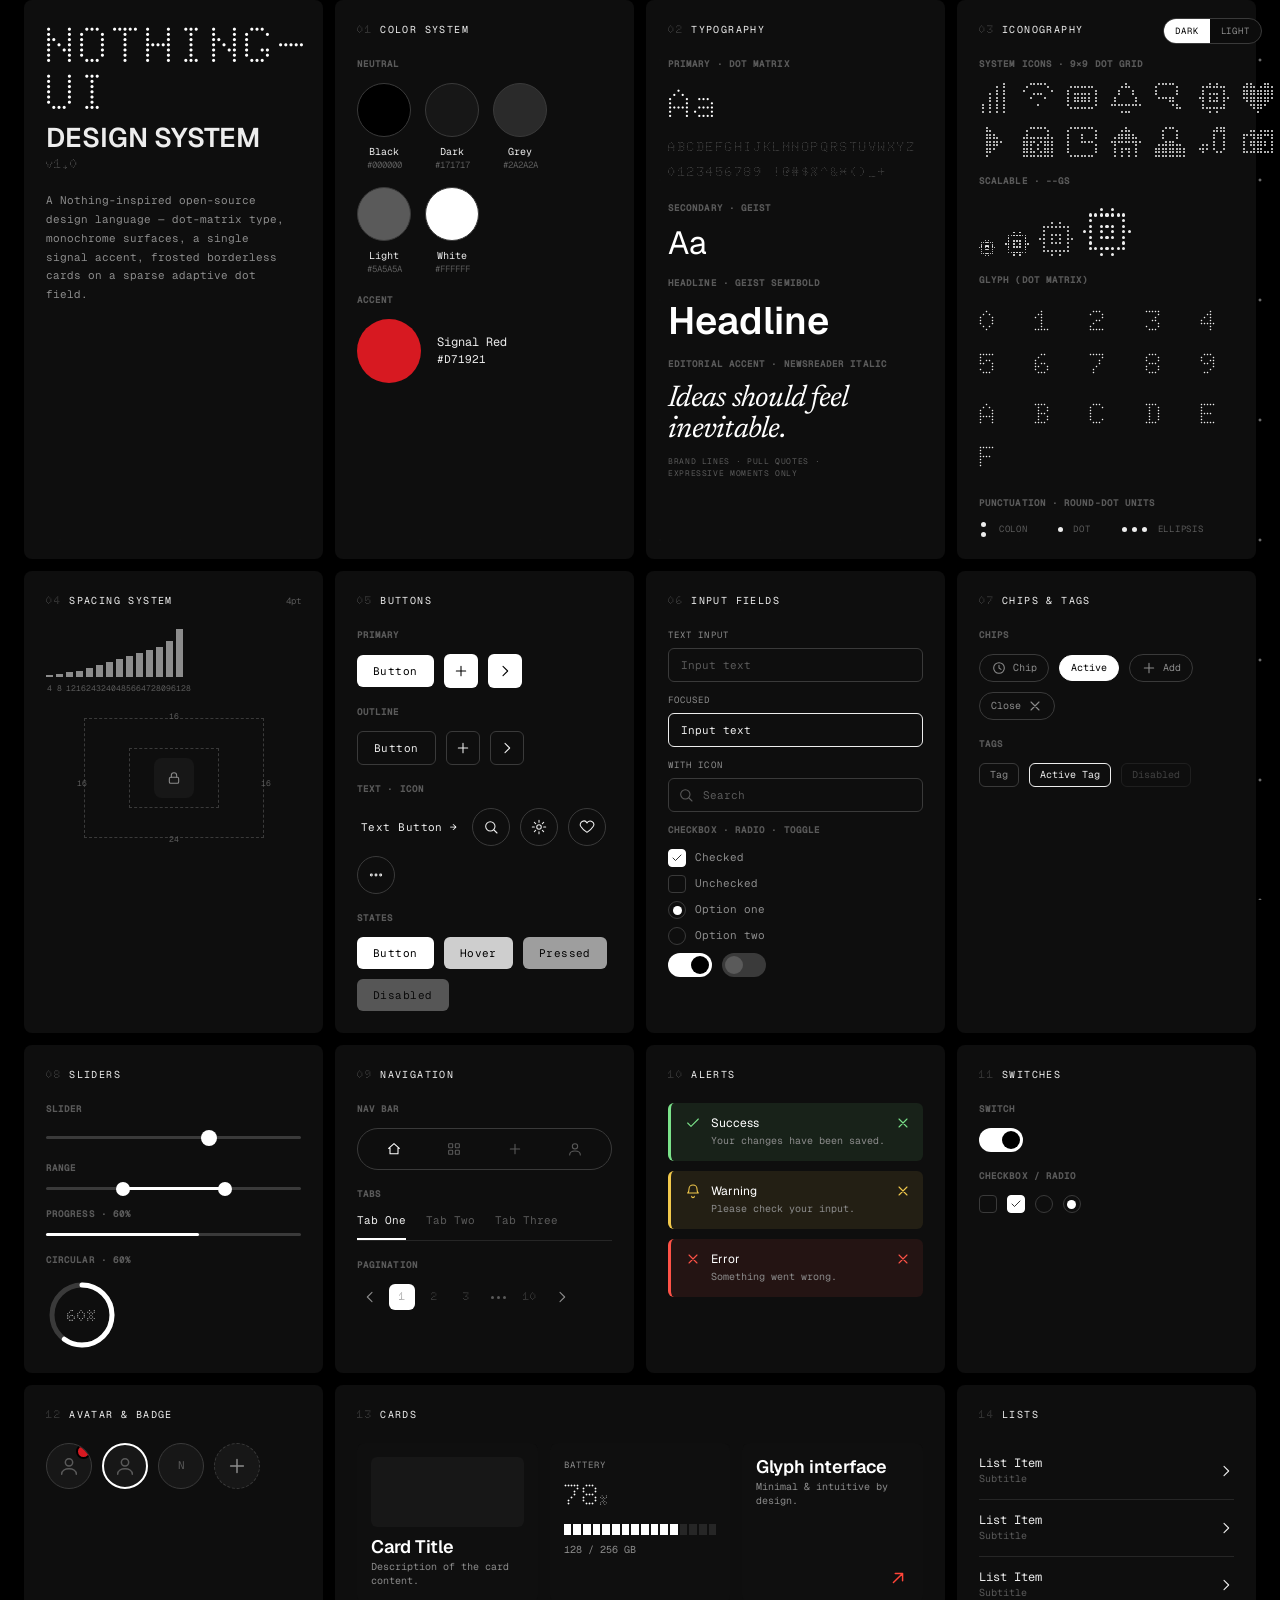
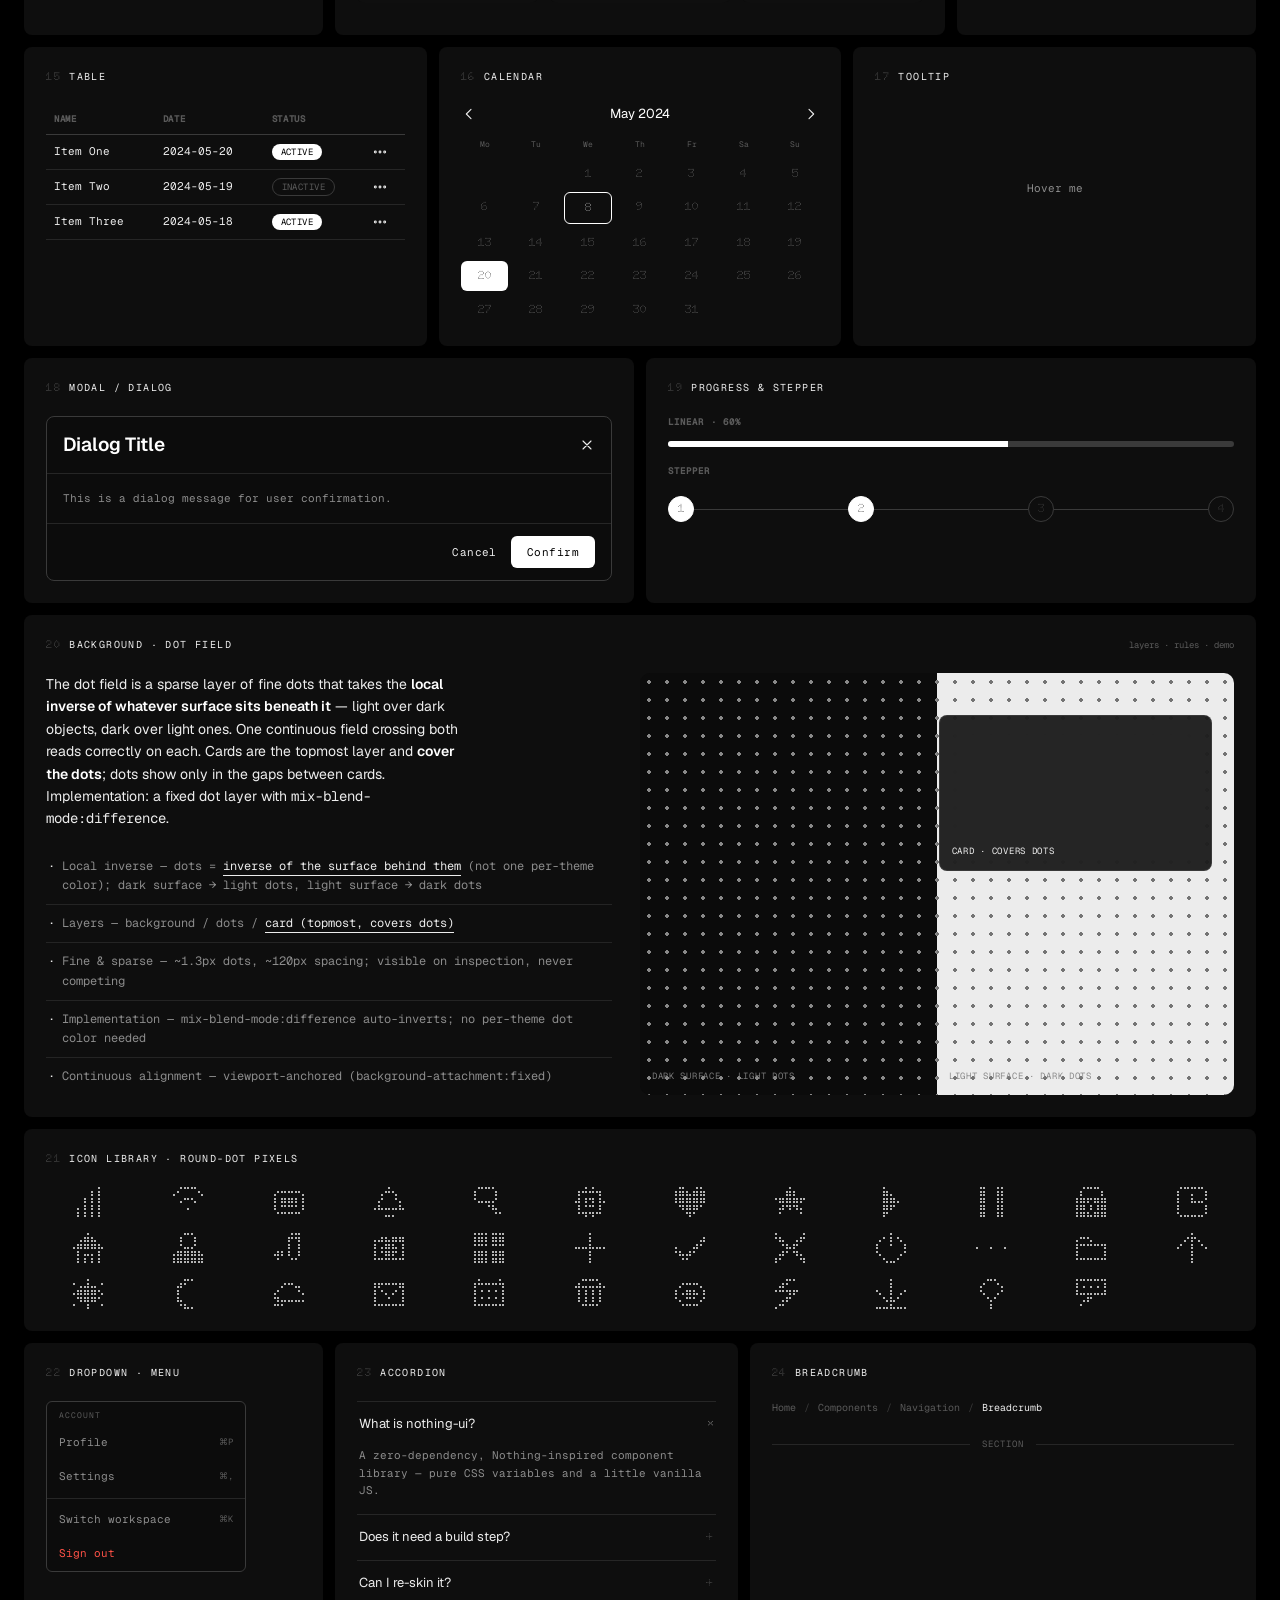
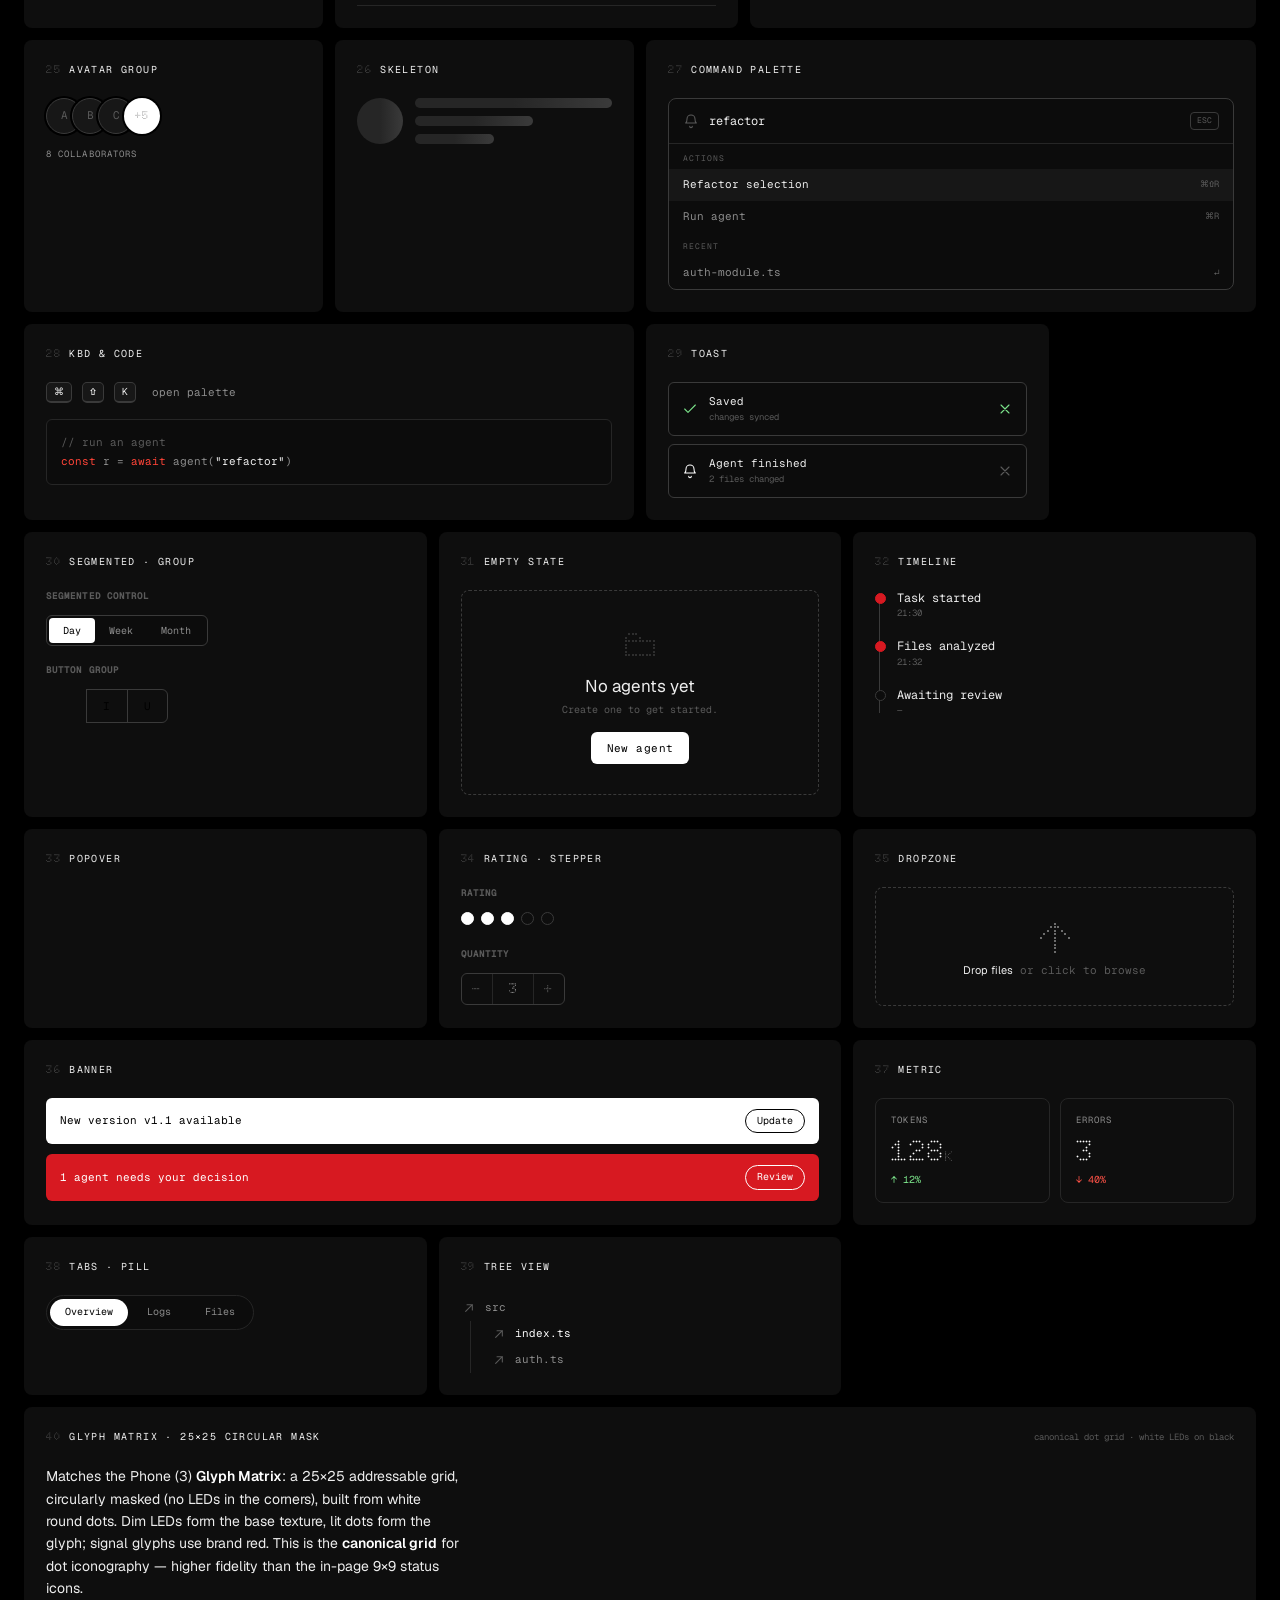
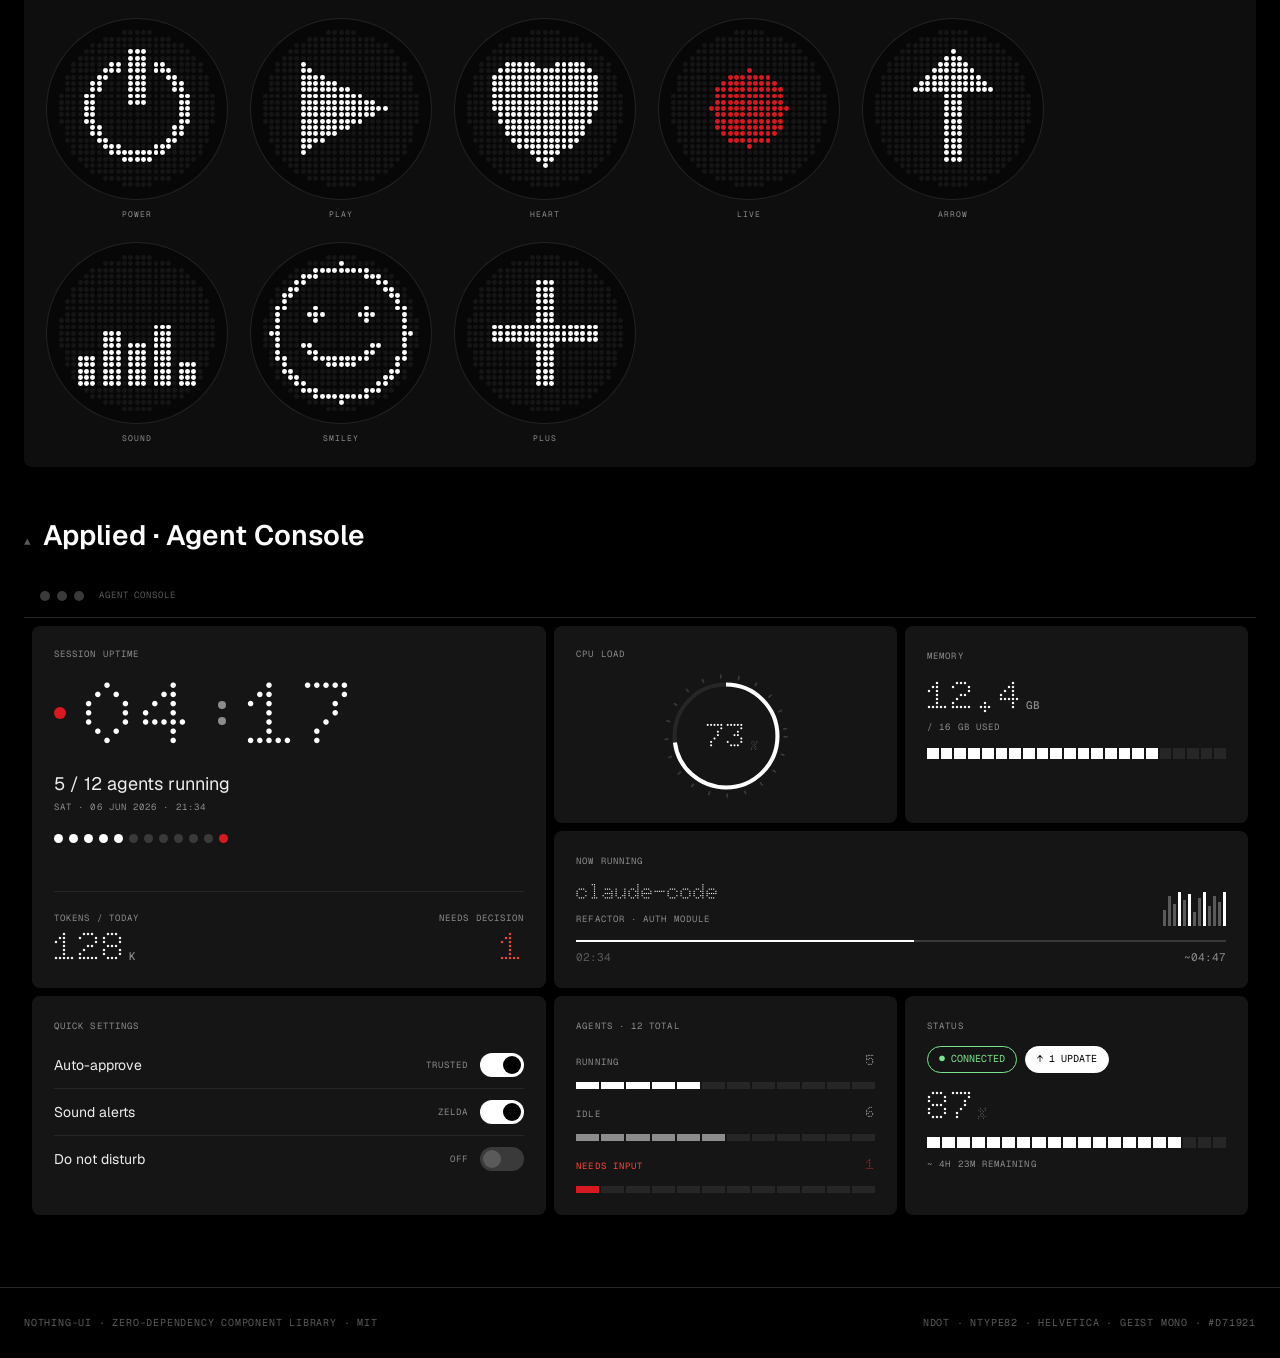
==== commit 1c0ee27b: "Self-host OFL fonts; add Newsreader Italic editorial accent - Bundle Doto, Geist, Geist Mono, Newsre" ====
--- a/index.html
+++ b/index.html
@@ -4,10 +4,7 @@
 <meta charset="UTF-8">
 <meta name="viewport" content="width=device-width, initial-scale=1.0">
 <title>nothing-ui — a Nothing-inspired component library</title>
-<!-- open fallback fonts; authentic NDot/NType82 load from /fonts if you add them (see fonts/README) -->
-<link rel="preconnect" href="https://fonts.googleapis.com">
-<link rel="preconnect" href="https://fonts.gstatic.com" crossorigin>
-<link href="https://fonts.googleapis.com/css2?family=Doto:ROND,wght@100,400;100,500;100,700;100,900&family=Geist+Mono:wght@400;500&display=swap" rel="stylesheet">
+<!-- Bundled open-source fonts: Doto + Geist + Geist Mono + Newsreader Italic. -->
 <link rel="stylesheet" href="css/nothing-ui.css">
 </head>
 <body>
@@ -87,10 +84,13 @@
     <h4 class="sub">Primary · Dot Matrix</h4>
     <div class="specimen">Aa</div>
     <div class="glyphset">ABCDEFGHIJKLMNOPQRSTUVWXYZ 0123456789 !@#$%^&amp;*()_+</div>
-    <h4 class="sub">Secondary · NType82</h4>
+    <h4 class="sub">Secondary · Geist</h4>
     <div style="font-family:var(--f-ui);font-size:32px;color:var(--display);line-height:1">Aa</div>
-    <h4 class="sub">Headline · NType82</h4>
+    <h4 class="sub">Headline · Geist SemiBold</h4>
     <div style="font-family:var(--f-head);font-weight:600;font-size:38px;color:var(--display);line-height:1">Headline</div>
+    <h4 class="sub">Editorial Accent · Newsreader Italic</h4>
+    <div class="editorial-specimen">Ideas should feel inevitable.</div>
+    <div class="editorial-note">Brand lines · pull quotes · expressive moments only</div>
   </div>
 
   <!-- 03 ICONOGRAPHY -->
--- a/css/nothing-ui.css
+++ b/css/nothing-ui.css
@@ -16,6 +16,7 @@
 ::selection{background:var(--accent);color:var(--accent-ink)}
 .label{font-family:var(--f-mono);font-size:9px;letter-spacing:.12em;text-transform:uppercase;color:var(--secondary)}
 .fdisplay{font-family:var(--f-display);color:var(--display)} .fui{font-family:var(--f-ui)} .mono{font-family:var(--f-mono)}
+.editorial{font-family:var(--f-editorial);font-style:italic}
 .muted{color:var(--secondary)} .faint{color:var(--muted)}
 .ico{width:22px;height:22px;stroke:currentColor;fill:none;stroke-width:1.6;stroke-linecap:round;stroke-linejoin:round;display:block}
 .ico.sm{width:16px;height:16px}
@@ -88,6 +89,10 @@
 .glyphset{font-family:var(--f-display);color:var(--secondary);font-size:13px;line-height:1.9;letter-spacing:.12em;word-break:break-all;margin-top:10px}
 .weights{display:flex;gap:18px;margin-top:14px;color:var(--secondary);font-family:var(--f-ui);font-size:13px}
 .weights b{color:var(--primary)}
+.editorial-specimen{font-family:var(--f-editorial);font-style:italic;font-weight:400;font-size:30px;line-height:1.05;
+  color:var(--display);letter-spacing:-.025em;max-width:13ch}
+.editorial-note{font-family:var(--f-mono);font-size:8px;line-height:1.5;letter-spacing:.08em;text-transform:uppercase;
+  color:var(--muted);margin-top:8px;max-width:32ch}
 
 /* 03 icons */
 .icogrid{display:grid;grid-template-columns:repeat(8,1fr);gap:14px;color:var(--primary)}
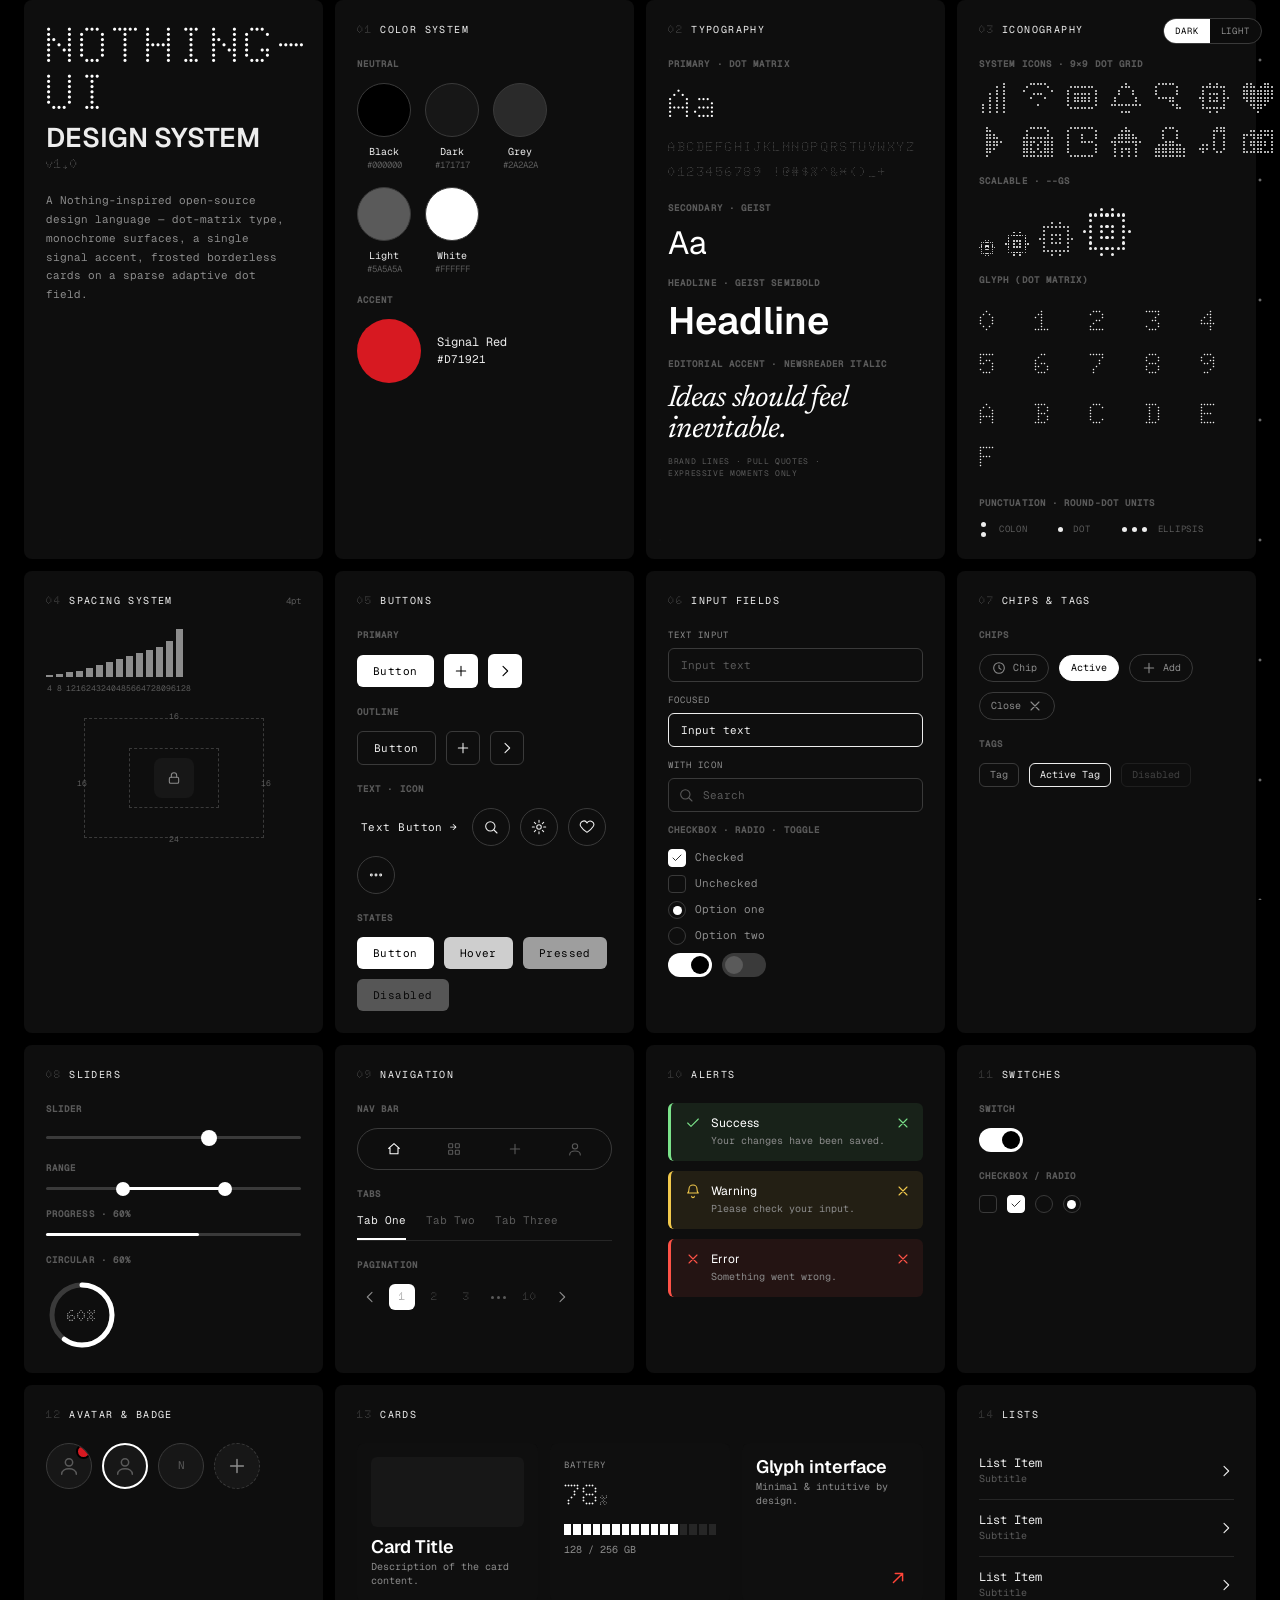
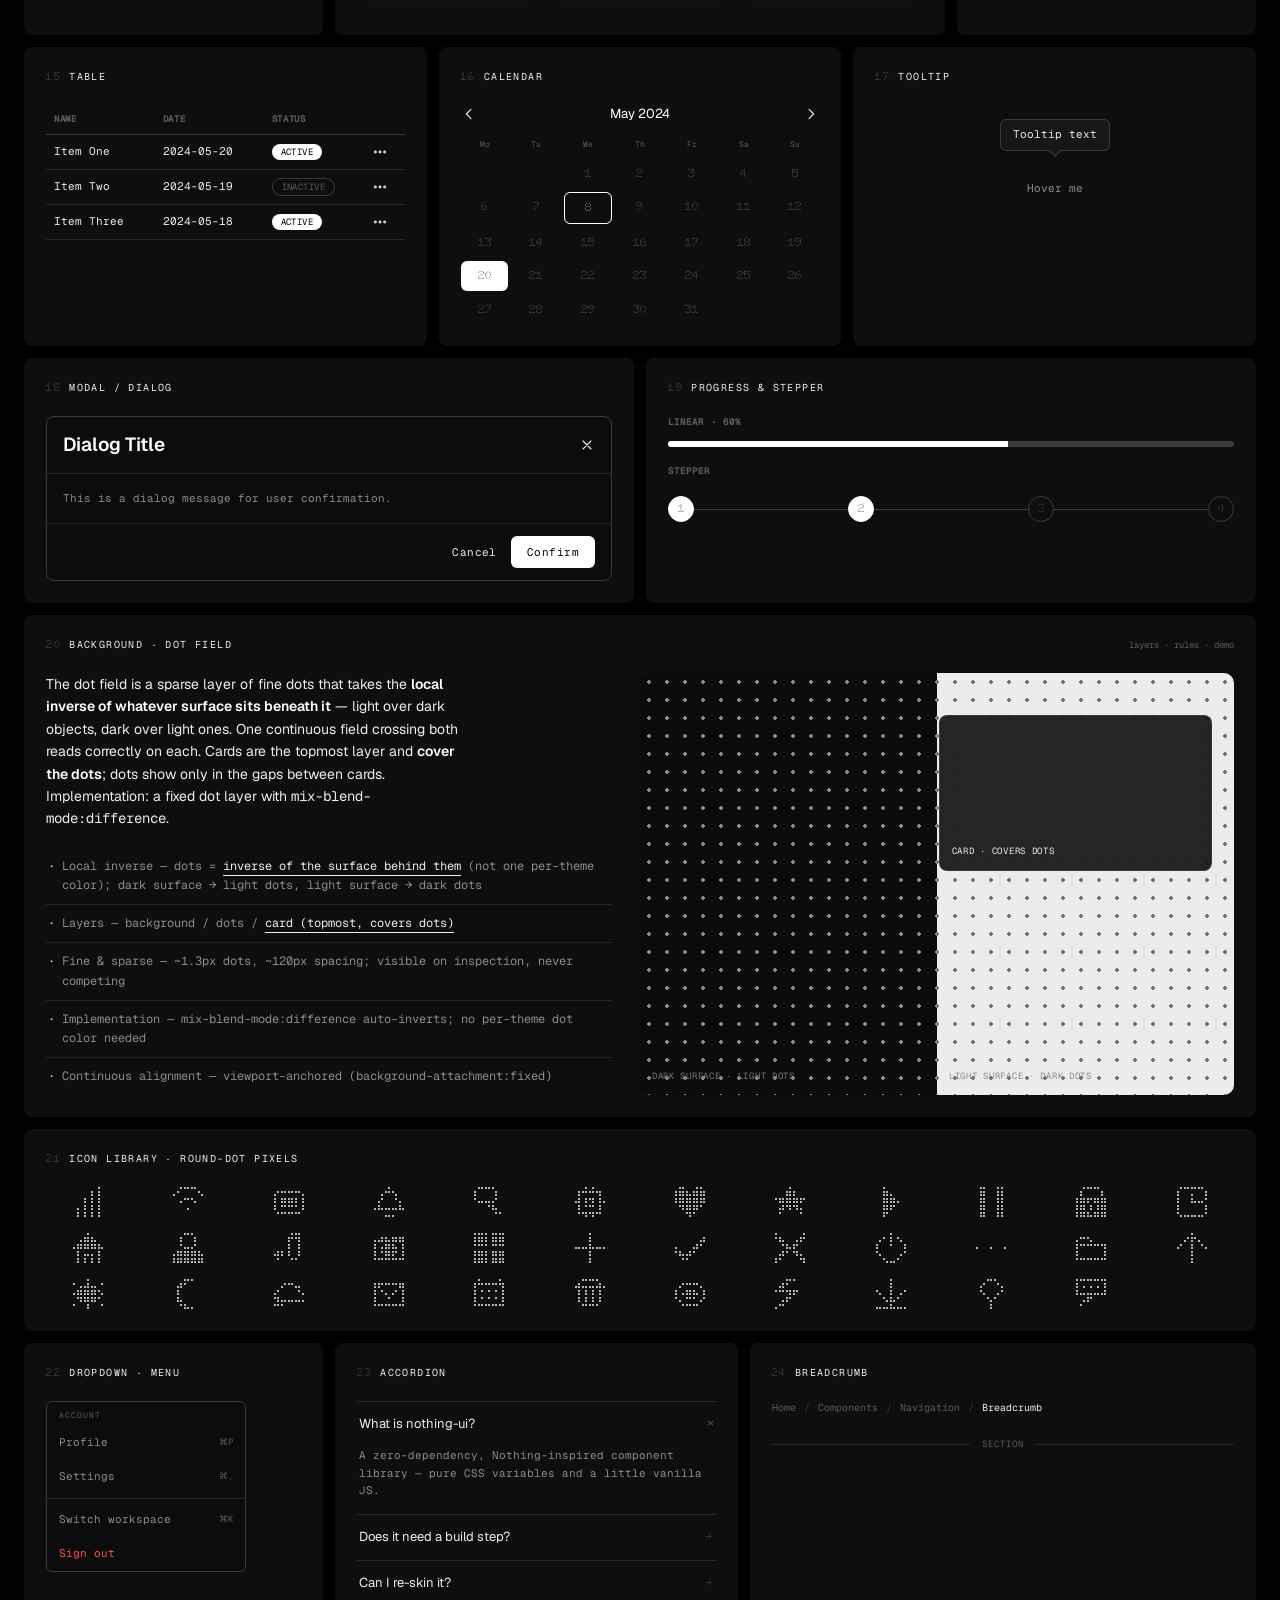
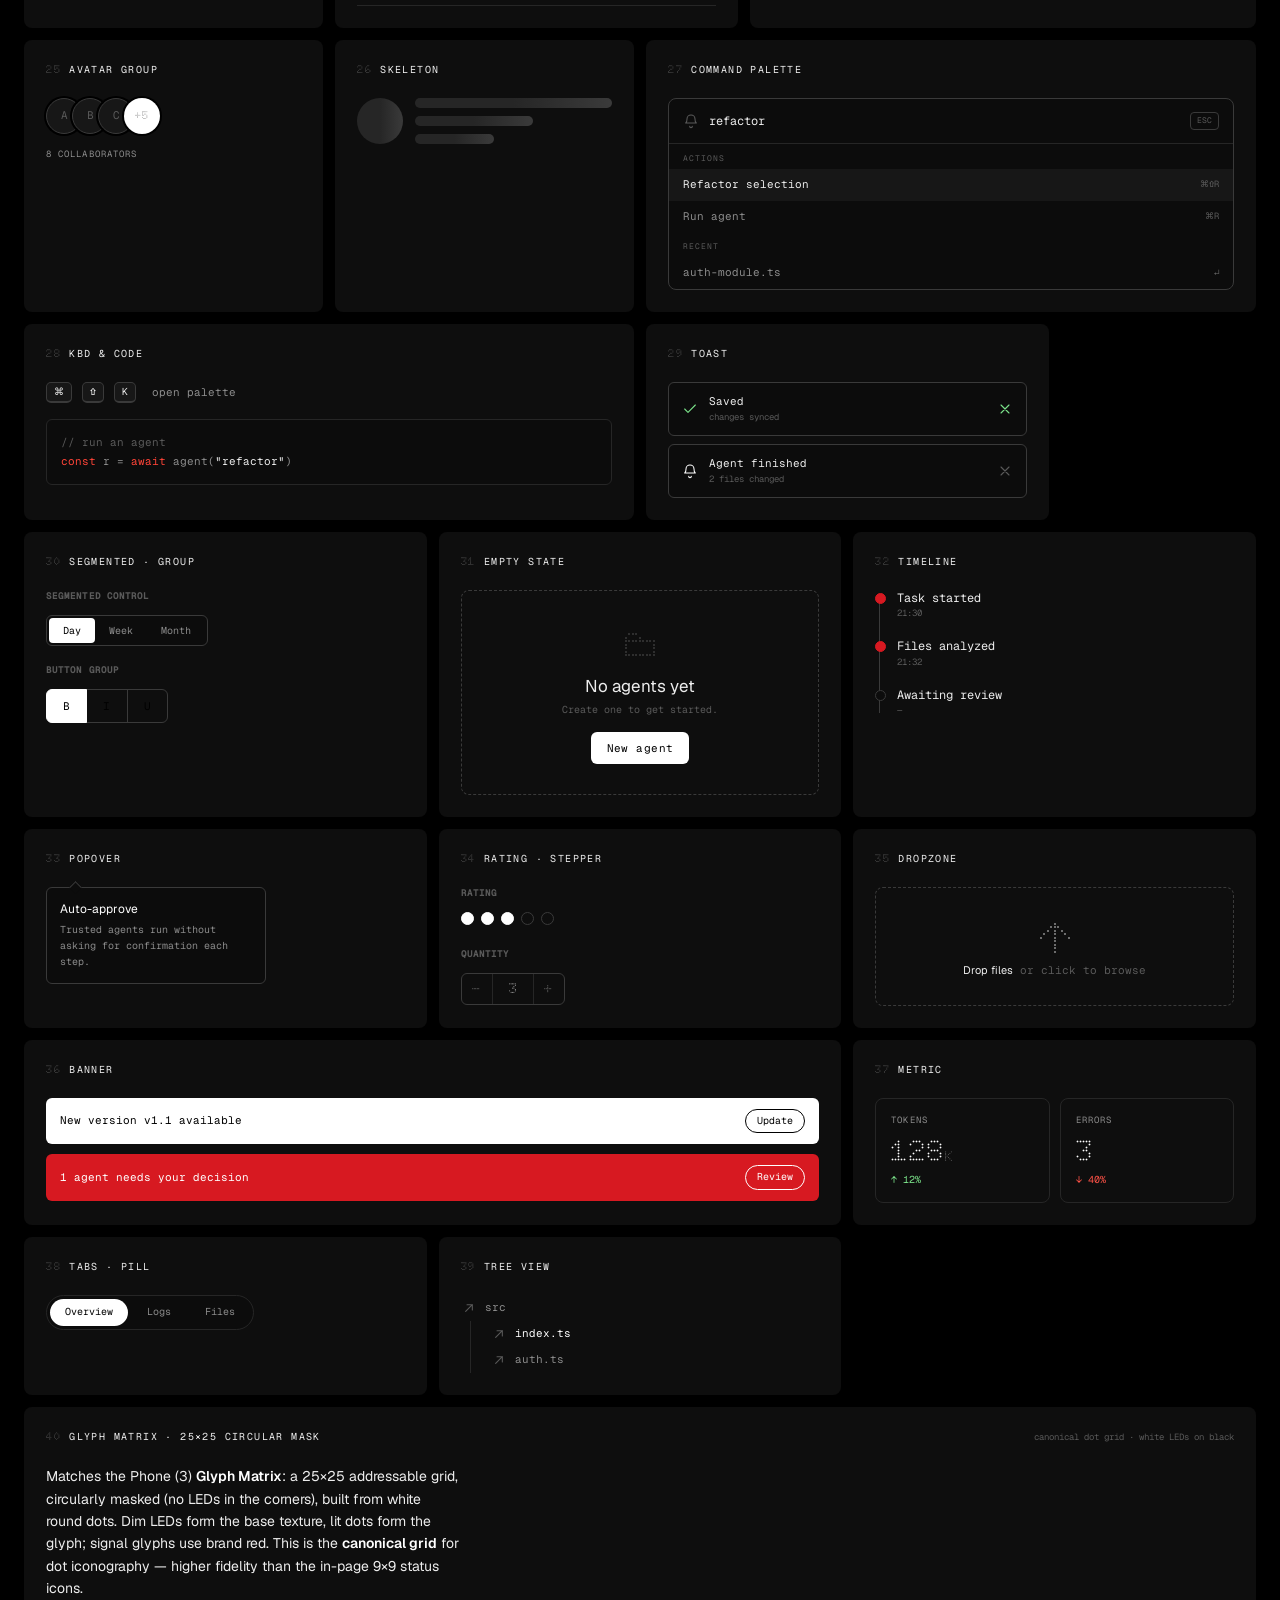
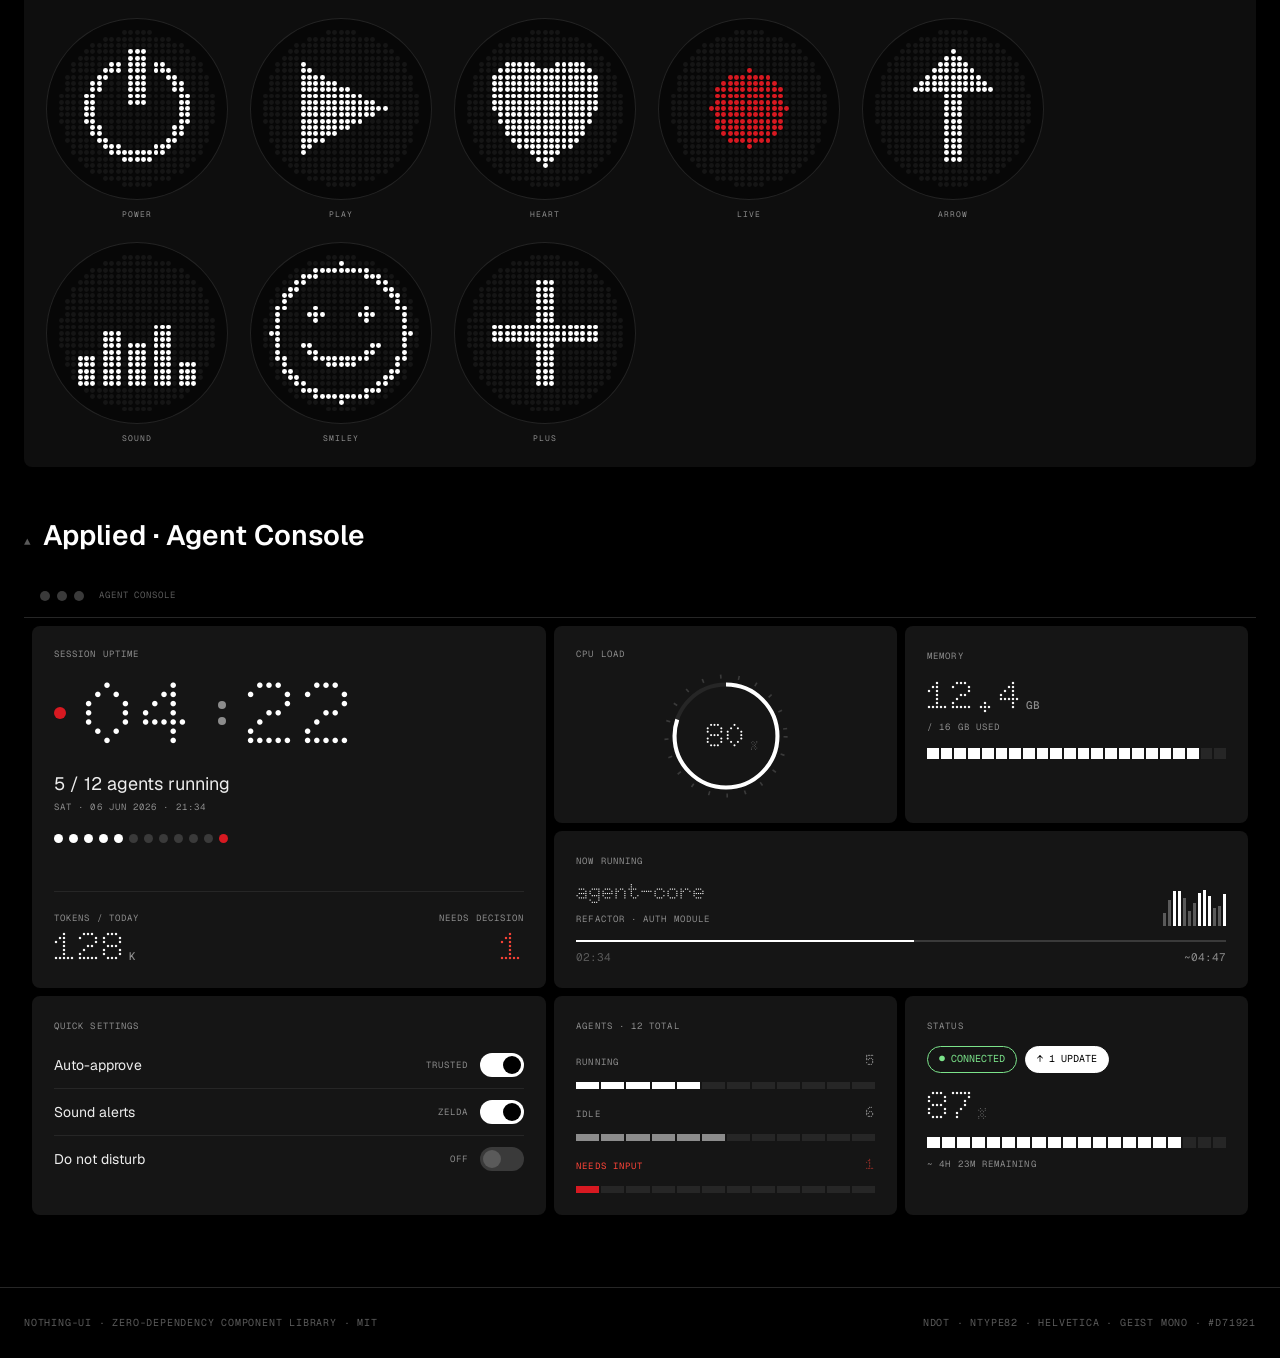
==== commit 1dead351: "Translate DESIGN.md to English; use a neutral sample agent name" ====
--- a/index.html
+++ b/index.html
@@ -494,7 +494,7 @@
       </div>
       <div class="tile"><span class="label">MEMORY</span><div class="big" style="margin-top:12px">12.4<span class="u">GB</span></div><div class="label" style="margin-top:6px">/ 16 GB USED</div><div class="segbar" id="seg-mem" style="margin-top:14px"></div></div>
       <div class="tile run" style="grid-column:2/span 2"><span class="label">NOW RUNNING</span>
-        <div style="display:flex;justify-content:space-between;align-items:flex-end"><div><div class="title">claude-code</div><div class="label" style="margin-top:5px">REFACTOR · AUTH MODULE</div></div><div class="spark" id="spark"></div></div>
+        <div style="display:flex;justify-content:space-between;align-items:flex-end"><div><div class="title">agent-core</div><div class="label" style="margin-top:5px">REFACTOR · AUTH MODULE</div></div><div class="spark" id="spark"></div></div>
         <div class="trk"></div><div style="display:flex;justify-content:space-between;margin-top:8px"><span class="faint">02:34</span><span class="muted">~04:47</span></div>
       </div>
       <div class="tile"><span class="label">QUICK SETTINGS</span><div style="margin-top:8px">
--- a/css/nothing-ui.css
+++ b/css/nothing-ui.css
@@ -417,6 +417,11 @@
 .qrow{display:flex;align-items:center;justify-content:space-between;padding:11px 0;border-bottom:1px solid var(--line)}.qrow:last-child{border:0}.qrow .l{font-family:var(--f-ui);font-size:14px;color:var(--primary)}.qrow .meta{margin-left:auto;margin-right:12px}
 .srow+.srow{margin-top:13px}
 .chips{display:flex;gap:8px;flex-wrap:wrap;margin:12px 0}
+/* live motion in the applied console — smooth transitions for JS-driven values + a slow progress creep. ease-in-out only, no bounce. */
+.gauge svg circle{transition:stroke-dashoffset .9s var(--ease)}
+.spark i{transition:height .45s var(--ease)}
+.app .trk::after{animation:trkcreep 7s var(--ease) infinite alternate}
+@keyframes trkcreep{from{width:48%}to{width:66%}}
 /* Applied console is a product UI → always dark (like Nothing's own dashboard), so all its greens stay the one electric lime & the colon matches */
 .appwrap{position:relative;isolation:isolate;padding:48px 0 64px;
   --bg:#000;--surface:#0C0C0C;--raised:#171717;--line:#262626;--line-2:#3A3A3A;
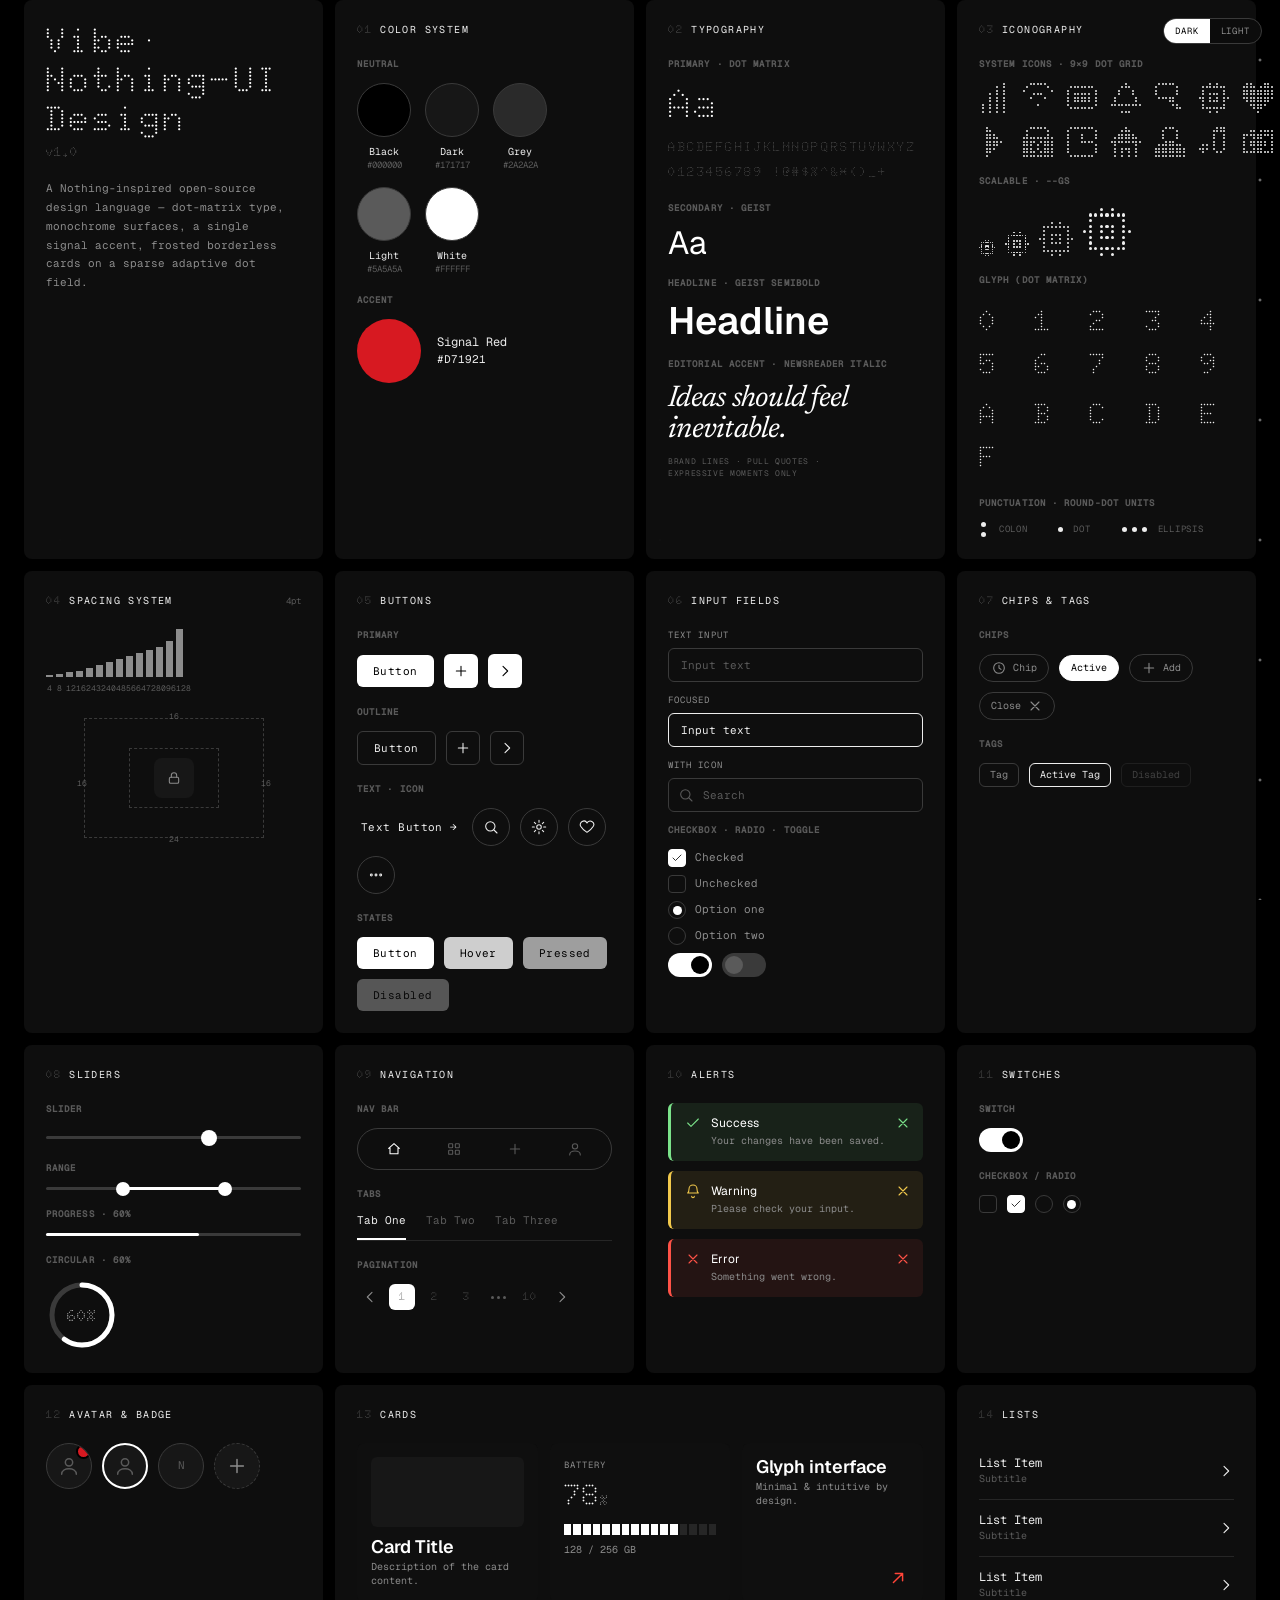
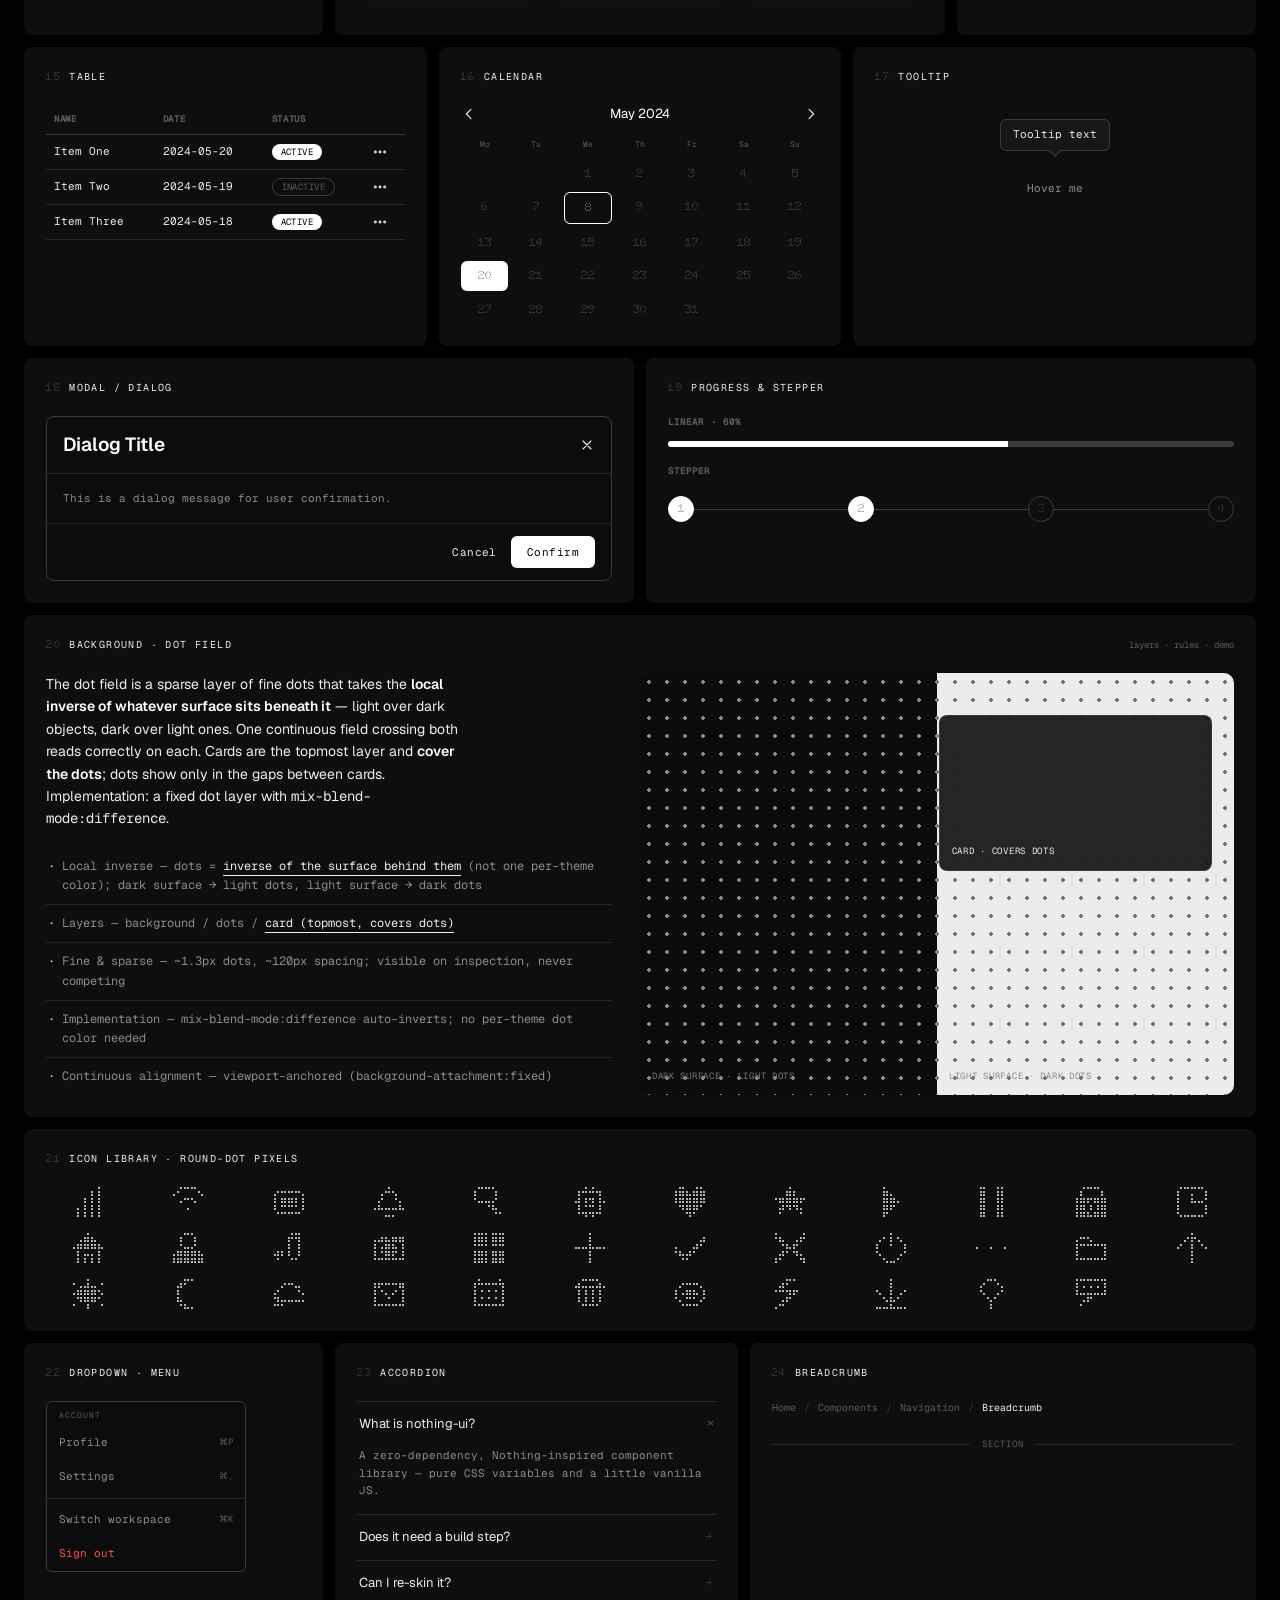
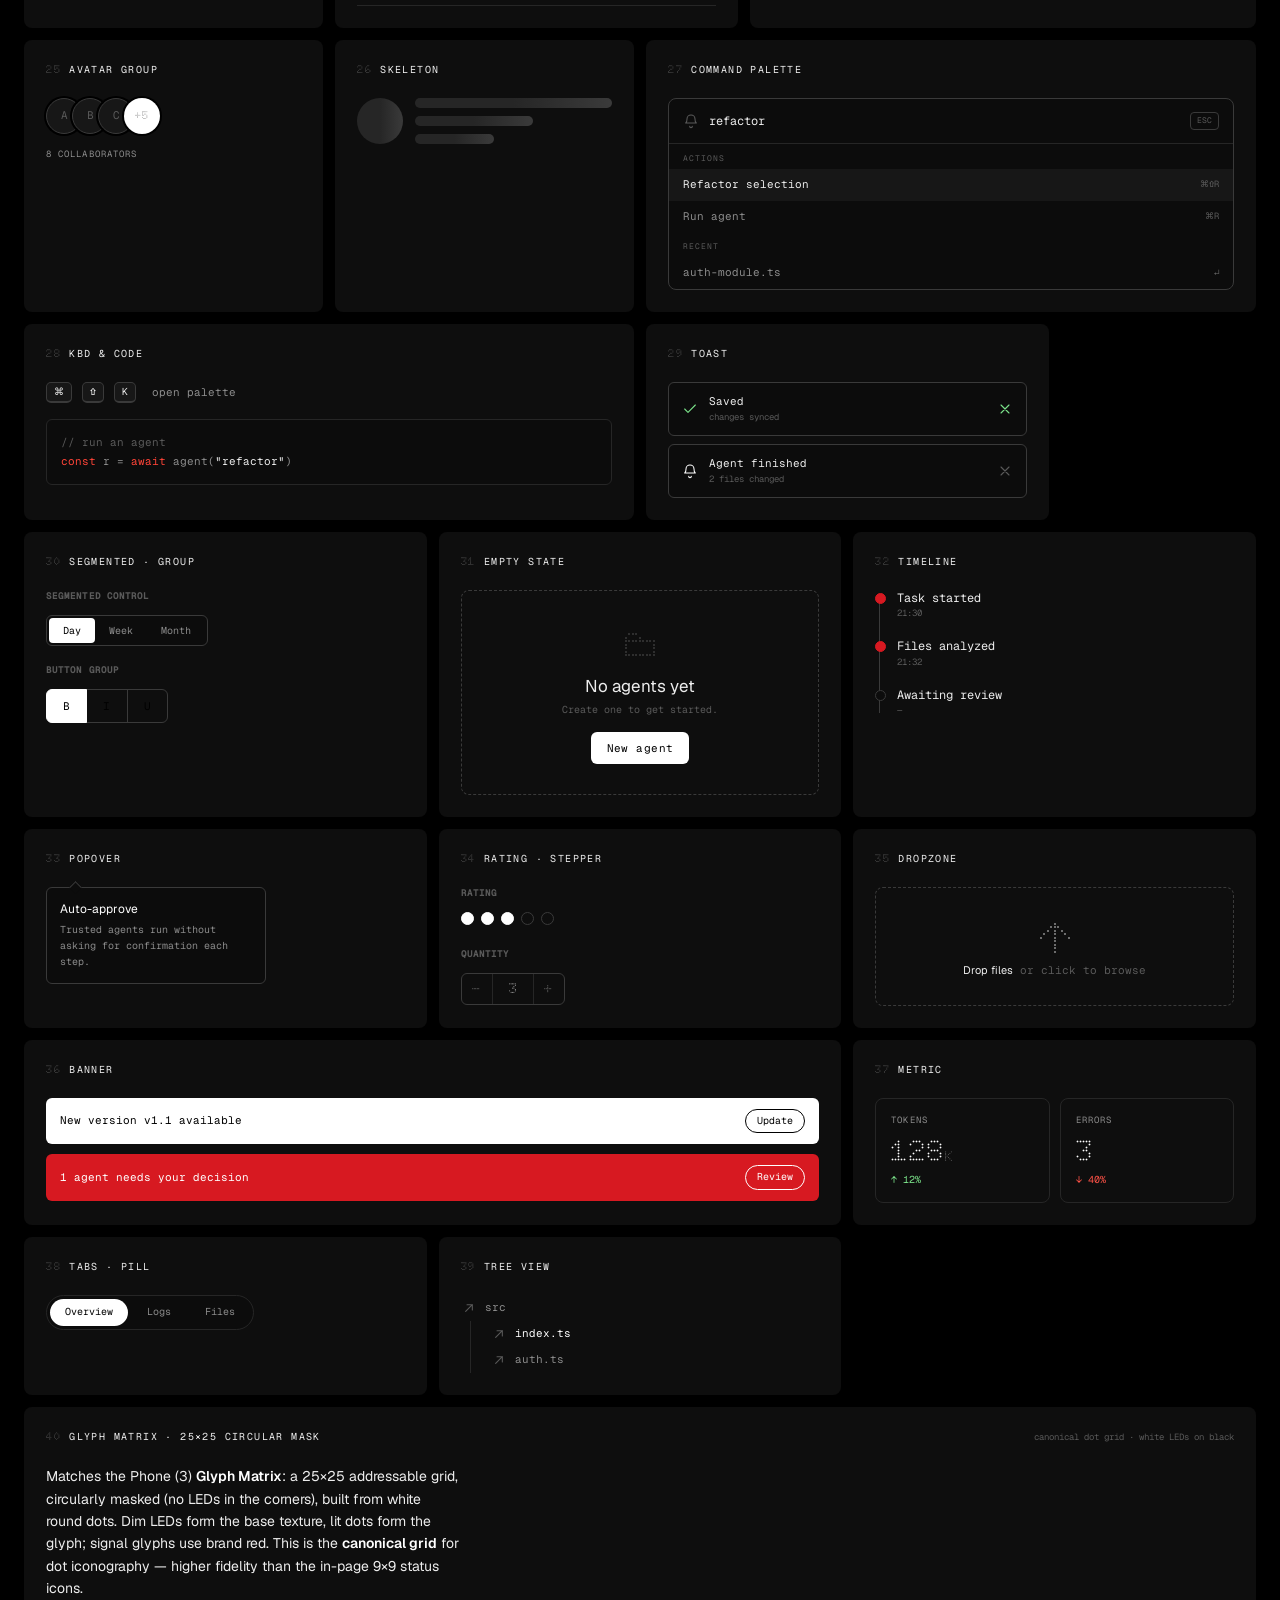
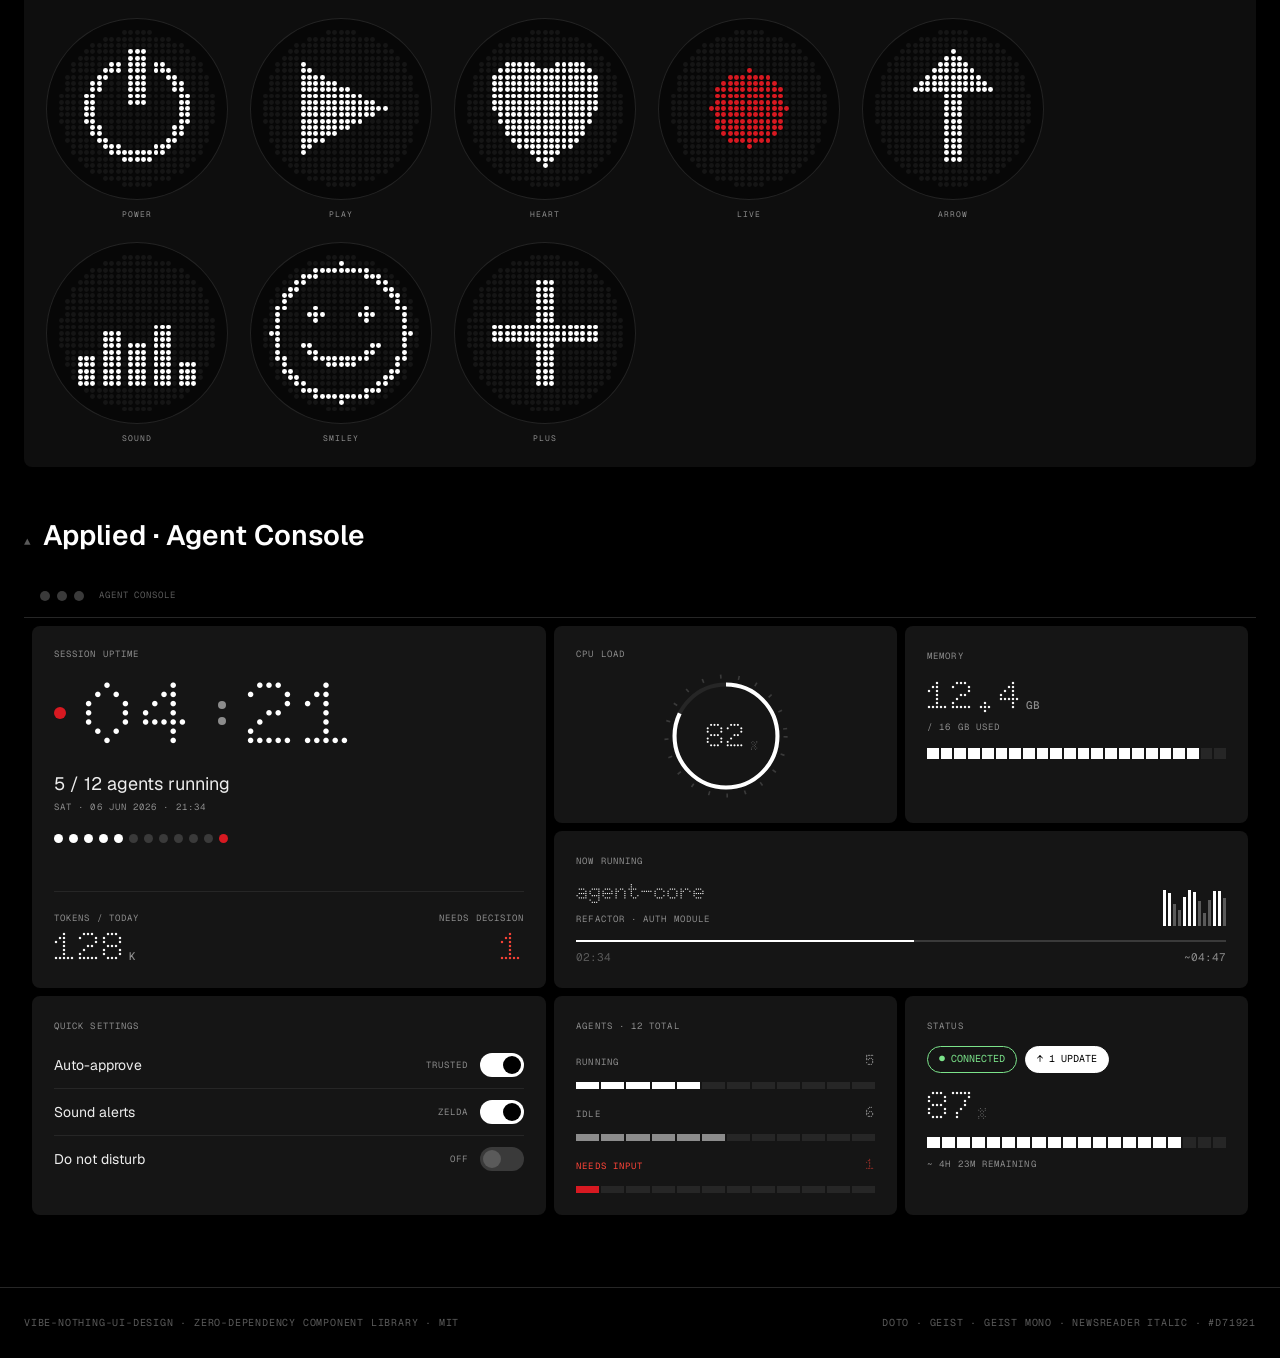
==== commit e782383d: "Rebrand to Vibe-Nothing-UI-Design; redesign README with centered dot-font logo and component shots" ====
--- a/index.html
+++ b/index.html
@@ -3,7 +3,7 @@
 <head>
 <meta charset="UTF-8">
 <meta name="viewport" content="width=device-width, initial-scale=1.0">
-<title>nothing-ui — a Nothing-inspired component library</title>
+<title>Vibe-Nothing-UI-Design — a Nothing-inspired component library</title>
 <!-- Bundled open-source fonts: Doto + Geist + Geist Mono + Newsreader Italic. -->
 <link rel="stylesheet" href="css/nothing-ui.css">
 </head>
@@ -57,8 +57,7 @@
 
   <!-- MASTHEAD -->
   <div class="mod s3 brand">
-    <div class="wm">NOTHING-UI</div>
-    <div class="ds">DESIGN SYSTEM</div>
+    <div class="wm" style="font-size:clamp(26px,3.2vw,36px);line-height:1.08">Vibe·<br>Nothing-UI<br>Design</div>
     <div class="v">v1.0</div>
     <p>A Nothing-inspired open-source design language — dot-matrix type, monochrome surfaces, a single signal accent, frosted borderless cards on a sparse adaptive dot field.</p>
   </div>
@@ -515,7 +514,7 @@
   </div>
 </div></div>
 
-<footer><span>NOTHING-UI · ZERO-DEPENDENCY COMPONENT LIBRARY · MIT</span><span>NDOT · NTYPE82 · HELVETICA · GEIST MONO · #D71921</span></footer>
+<footer><span>VIBE-NOTHING-UI-DESIGN · ZERO-DEPENDENCY COMPONENT LIBRARY · MIT</span><span>DOTO · GEIST · GEIST MONO · NEWSREADER ITALIC · #D71921</span></footer>
 <script src="js/nothing-ui.js"></script>
 </body>
 </html>
